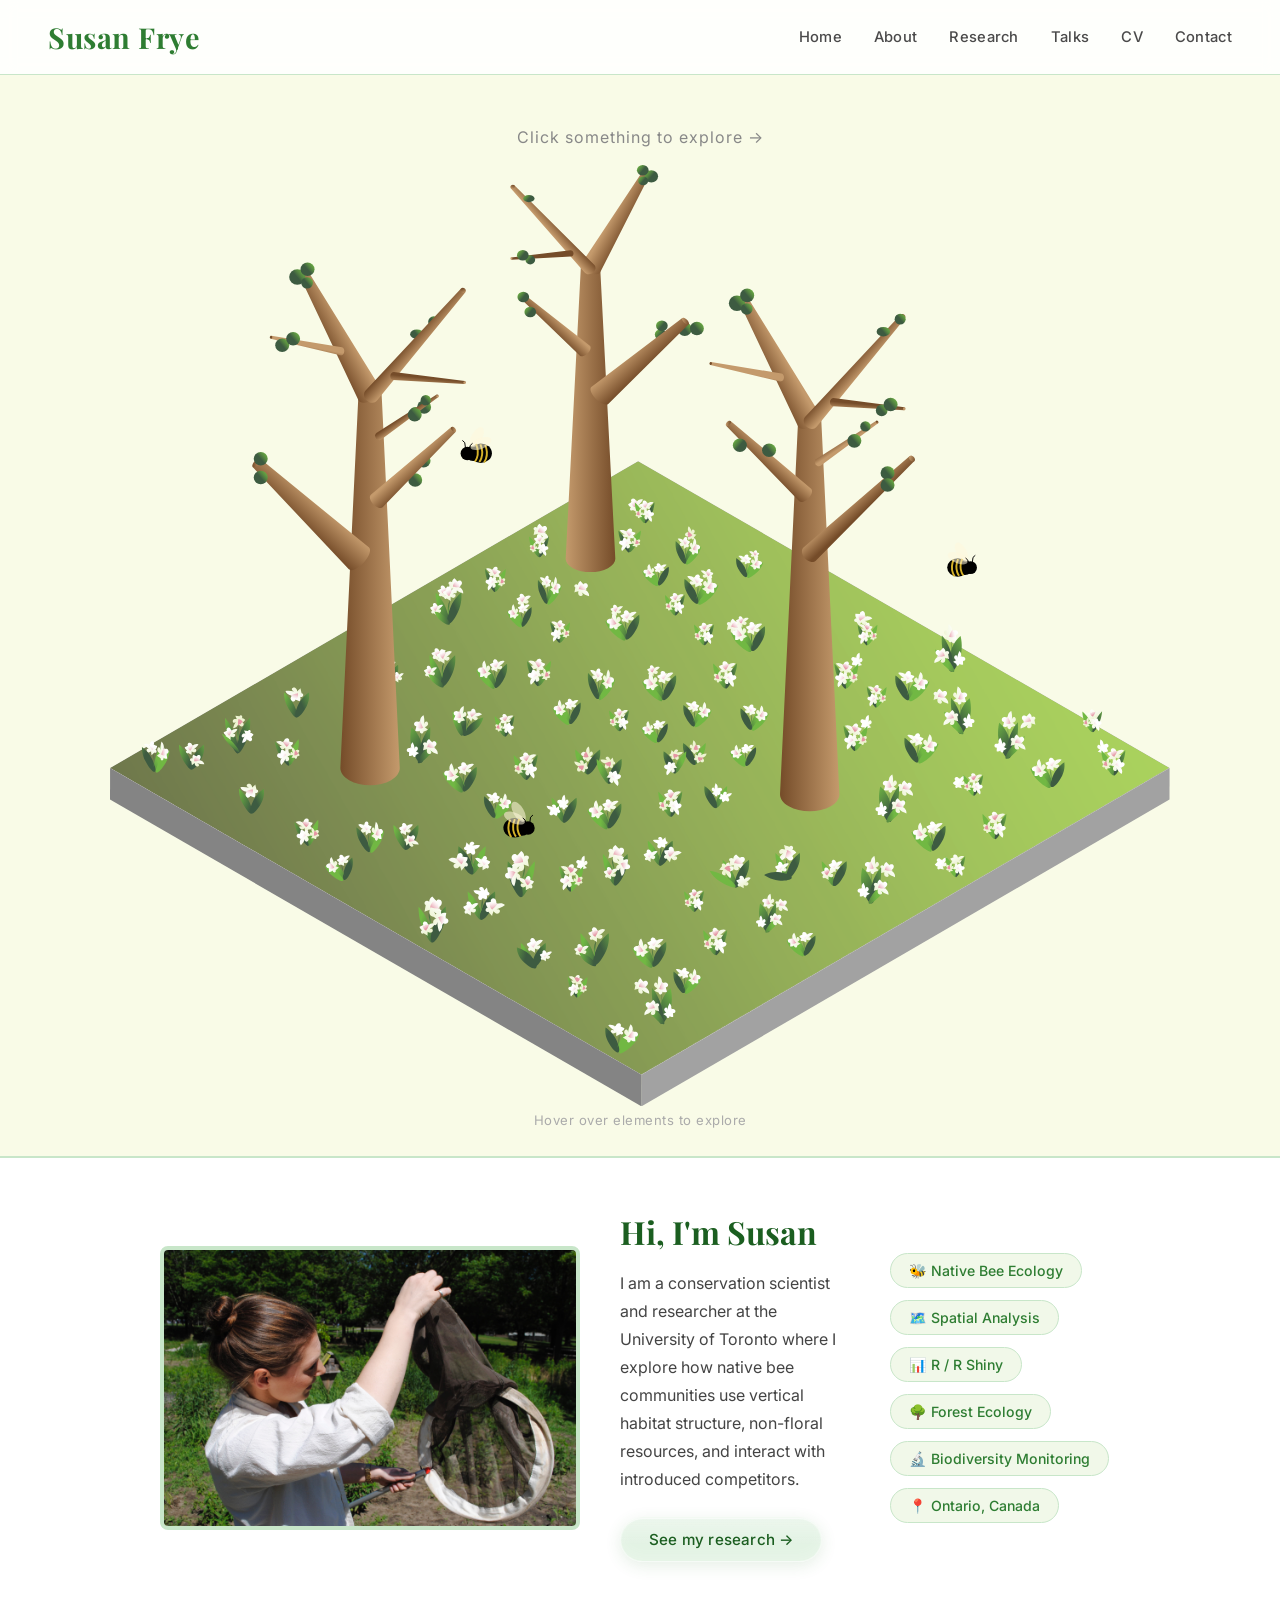
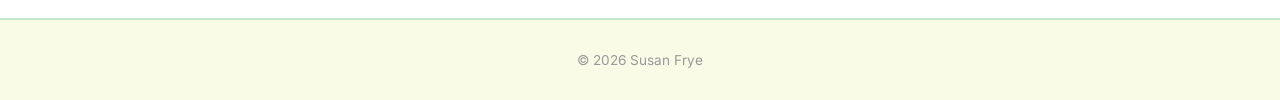
==== index.html @ 804d86cc "Add Talks page, photo credits, and About page gradient/photo polish - Add new Talks page with HPNC c" ====
<!DOCTYPE html>
<html lang="en">
<head>
  <meta charset="UTF-8" />
  <meta name="viewport" content="width=device-width, initial-scale=1.0"/>
  <title>Susan Frye — Conservation Scientist</title>
  <link href="https://fonts.googleapis.com/css2?family=Playfair+Display:ital,wght@0,400;0,700;1,400&family=Inter:wght@300;400;500&display=swap" rel="stylesheet"/>
  <link rel="stylesheet" href="style.css"/>
  <link rel="icon" type="image/svg+xml" href="bee.svg?v=2"/>
  <link rel="alternate icon" href="bee.svg?v=2"/>
</head>
<body>

  <!-- ── Header ── -->
  <header>
    <a href="index.html" class="header-name">Susan Frye</a>
    <nav>
      <a href="index.html" class="nav-link">Home</a>
      <a href="about.html" class="nav-link">About</a>
      <a href="research.html" class="nav-link">Research</a>
      <a href="talks.html" class="nav-link">Talks</a>
      <a href="cv.html" class="nav-link">CV</a>
      <a href="contact.html" class="nav-link">Contact</a>
    </nav>
  </header>

  <!-- ── Hero text ── -->
  <section class="hero-text">
    <p>Click something to explore →</p>
  </section>

  <!-- ── Interactive Illustration Scene ── -->
  <section id="scene">
    <div id="scene-container">
      <!-- Illustration loaded and wired up by script.js -->
    </div>

    <!-- Tooltip -->
    <div id="tooltip" class="tooltip hidden"></div>

    <div class="hint">Hover over elements to explore</div>
  </section>

  <!-- ── About strip ── -->
  <section class="about-strip">
    <div class="about-inner">
      <div class="about-photo">
        <img src="photo.jpg" alt="Susan Frye" onerror="this.style.display='none'"/>
      </div>
      <div class="about-text">
        <h2>Hi, I'm Susan</h2>
        <p>I am a conservation scientist and researcher at the University of Toronto where I explore how native bee communities use vertical habitat structure, non-floral resources, and interact with introduced competitors.</p>
        <a href="research.html" class="btn-green">See my research →</a>
      </div>
      <div class="about-tags">
        <span>🐝 Native Bee Ecology</span>
        <span>🗺️ Spatial Analysis</span>
        <span>📊 R / R Shiny</span>
        <span>🌳 Forest Ecology</span>
        <span>🔬 Biodiversity Monitoring</span>
        <span>📍 Ontario, Canada</span>
      </div>
    </div>
  </section>

  <footer>
    <p>© 2026 Susan Frye</p>
  </footer>

  <script src="script.js?v=2"></script>
</body>
</html>
---- style.css ----
/* ── Reset & Base ── */
*, *::before, *::after { box-sizing: border-box; margin: 0; padding: 0; }

body {
  font-family: 'Inter', sans-serif;
  background: #f9fbe7;
  color: #2e2e2e;
  min-height: 100vh;
}

/* ── Header ── */
header {
  display: flex;
  justify-content: space-between;
  align-items: center;
  padding: 18px 48px;
  background: rgba(255,255,255,0.85);
  backdrop-filter: blur(8px);
  position: sticky;
  top: 0;
  z-index: 100;
  border-bottom: 1px solid #c8e6c9;
}

.header-name {
  font-family: 'Playfair Display', serif;
  font-size: 1.8rem;
  font-weight: 700;
  color: #2e7d32;
  letter-spacing: 0.5px;
  text-decoration: none;
}
.header-name:hover { color: #1b5e20; }

nav { display: flex; gap: 32px; }

.nav-link {
  font-size: 0.92rem;
  font-weight: 500;
  color: #4a4a4a;
  text-decoration: none;
  letter-spacing: 0.3px;
  transition: color 0.2s;
}
.nav-link:hover { color: #2e7d32; }

/* ── Hero Text ── */
.hero-text {
  text-align: center;
  padding: 52px 20px 8px;
}

.hero-text h1 {
  font-family: 'Playfair Display', serif;
  font-size: clamp(2rem, 4vw, 3.2rem);
  color: #1b5e20;
  line-height: 1.2;
  margin-bottom: 10px;
}

.hero-text .italic { font-style: italic; color: #388e3c; }

.hero-text p {
  font-size: 1rem;
  color: #888;
  letter-spacing: 1px;
}

/* ── Illustration Scene ── */
#scene {
  position: relative;
  max-width: 1100px;
  margin: 0 auto;
  padding: 10px 20px 0;
}

#scene-container {
  width: 100%;
  position: relative;
}

#scene-container svg {
  width: 100%;
  height: auto;
  display: block;
}

/* Clickable layer groups */
.clickable {
  cursor: pointer;
  transition: filter 0.2s ease, transform 0.2s ease;
  transform-box: fill-box;
  transform-origin: center bottom;
}

.clickable:hover {
  filter: brightness(1.12) drop-shadow(0 6px 14px rgba(0,0,0,0.22));
  transform: translateY(-4px) scale(1.04);
}

/* Tooltip */
.tooltip {
  position: absolute;
  background: #1b5e20;
  color: white;
  padding: 8px 16px;
  border-radius: 8px;
  font-size: 0.88rem;
  font-weight: 500;
  pointer-events: none;
  white-space: nowrap;
  box-shadow: 0 4px 12px rgba(0,0,0,0.2);
  transition: opacity 0.15s;
  z-index: 10;
}
.tooltip.hidden { opacity: 0; }

/* Slow bee flying/hover animation */
@keyframes bee-float {
  0%   { transform: translate(0, 0) rotate(0deg); }
  25%  { transform: translate(1.5px, -3px) rotate(1deg); }
  50%  { transform: translate(-1px, -1px) rotate(-1deg); }
  75%  { transform: translate(-2px, -4px) rotate(0.5deg); }
  100% { transform: translate(0, 0) rotate(0deg); }
}

#bee-left, #bee-center, #bee-right {
  transform-box: fill-box;
  transform-origin: center;
  animation: bee-float 6s ease-in-out infinite;
}

#bee-left   { animation-duration: 7s; animation-delay: 0s; }
#bee-center { animation-duration: 6s; animation-delay: -2s; }
#bee-right  { animation-duration: 6.5s; animation-delay: -4s; }

.hint {
  text-align: center;
  font-size: 0.82rem;
  color: #aaa;
  margin-top: 6px;
  padding-bottom: 8px;
  letter-spacing: 0.5px;
}

/* ── About Strip ── */
.about-strip {
  background: #fff;
  border-top: 2px solid #c8e6c9;
  border-bottom: 2px solid #c8e6c9;
  margin-top: 20px;
  padding: 52px 20px;
}

.about-inner {
  max-width: 960px;
  margin: 0 auto;
  display: grid;
  grid-template-columns: 420px 1fr 1fr;
  gap: 40px;
  align-items: center;
}

.about-photo img {
  width: 100%;
  max-width: 420px;
  height: auto;
  object-fit: contain;
  border-radius: 8px;
  border: 4px solid #c8e6c9;
  display: block;
}

.about-text h2 {
  font-family: 'Playfair Display', serif;
  font-size: 2rem;
  color: #1b5e20;
  margin-bottom: 16px;
}

.about-text p {
  font-size: 1rem;
  line-height: 1.75;
  color: #444;
  margin-bottom: 24px;
}

/* Liquid-glass button: a translucent, frosted pill that lets the
   background show through, with a soft inner glow rather than a
   solid fill. Backdrop-filter gives the frosted-glass blur of
   whatever sits behind the button. */
.btn-green {
  position: relative;
  display: inline-block;
  overflow: hidden;
  background:
    linear-gradient(180deg, rgba(255,255,255,0.35), rgba(255,255,255,0.05) 60%),
    rgba(76,175,80,0.16);
  color: #1b5e20;
  padding: 12px 28px;
  border-radius: 999px;
  border: 1px solid rgba(255,255,255,0.55);
  text-decoration: none;
  font-weight: 500;
  font-size: 0.95rem;
  letter-spacing: 0.2px;
  backdrop-filter: blur(14px) saturate(180%);
  -webkit-backdrop-filter: blur(14px) saturate(180%);
  box-shadow:
    inset 0 1px 1px rgba(255,255,255,0.7),
    inset 0 -6px 10px rgba(255,255,255,0.15),
    0 4px 16px rgba(46,125,50,0.12);
  transition: transform 0.2s ease, box-shadow 0.2s ease, background 0.3s ease;
}

.btn-green:hover {
  background:
    linear-gradient(180deg, rgba(255,255,255,0.45), rgba(255,255,255,0.08) 60%),
    rgba(76,175,80,0.24);
  transform: translateY(-2px);
  box-shadow:
    inset 0 1px 1px rgba(255,255,255,0.8),
    inset 0 -6px 10px rgba(255,255,255,0.2),
    0 8px 22px rgba(46,125,50,0.18);
}

.btn-green:active { transform: translateY(0); }

.about-tags {
  display: flex;
  flex-wrap: wrap;
  gap: 12px;
}

.about-tags span {
  background: #f1f8e9;
  border: 1px solid #c8e6c9;
  color: #2e7d32;
  border-radius: 24px;
  padding: 8px 18px;
  font-size: 0.88rem;
  font-weight: 500;
}

/* ── Data Explorer ── */
.explorer-section {
  max-width: 960px;
  margin: 0 auto;
  padding: 60px 20px;
  text-align: center;
}

.explorer-title {
  font-family: 'Playfair Display', serif;
  font-size: 2.4rem;
  color: #1b5e20;
  margin-bottom: 8px;
}

.explorer-subtitle {
  color: #888;
  font-size: 1rem;
  margin-bottom: 40px;
}

.explorer-cards {
  display: grid;
  grid-template-columns: 1fr 1fr;
  gap: 32px;
}

.explorer-card {
  display: flex;
  flex-direction: column;
  align-items: stretch;
  text-align: left;
  background: #fff;
  border: 1px solid #c8e6c9;
  border-radius: 10px;
  overflow: hidden;
  text-decoration: none;
  color: inherit;
  transition: transform 0.2s ease, box-shadow 0.2s ease;
}

.explorer-card:hover {
  transform: translateY(-4px);
  box-shadow: 0 10px 24px rgba(0,0,0,0.1);
}

.explorer-card-photo {
  width: 100%;
  aspect-ratio: 16 / 9;
  overflow: hidden;
  background: #f1f8e9;
}

.explorer-card-photo img {
  width: 100%;
  height: 100%;
  object-fit: cover;
  display: block;
  transition: transform 0.4s ease;
}

.explorer-card:hover .explorer-card-photo img {
  transform: scale(1.05);
}

.explorer-card-body {
  display: flex;
  flex-direction: column;
  align-items: flex-start;
  padding: 28px;
  flex-grow: 1;
}

.explorer-card h3 {
  font-family: 'Playfair Display', serif;
  font-size: 1.3rem;
  color: #1b5e20;
  margin-bottom: 12px;
}

.explorer-card p {
  font-size: 0.95rem;
  line-height: 1.6;
  color: #444;
  margin-bottom: 20px;
  flex-grow: 1;
}

@media (max-width: 700px) {
  .explorer-cards { grid-template-columns: 1fr; }
}

/* ── Workshops & Talks ── */
.talk-cards {
  display: grid;
  grid-template-columns: repeat(auto-fit, minmax(280px, 1fr));
  gap: 32px;
}

.talk-card {
  display: flex;
  flex-direction: column;
  text-align: left;
  background: #fff;
  border: 1px solid #c8e6c9;
  border-radius: 10px;
  overflow: hidden;
  text-decoration: none;
  color: inherit;
  transition: transform 0.2s ease, box-shadow 0.2s ease;
}

.talk-card:hover {
  transform: translateY(-4px);
  box-shadow: 0 10px 24px rgba(0,0,0,0.1);
}

.talk-card-photo {
  position: relative;
  width: 100%;
  aspect-ratio: 16 / 10;
  overflow: hidden;
  background: #f1f8e9;
}

.photo-credit {
  position: absolute;
  bottom: 8px;
  right: 10px;
  font-size: 0.72rem;
  color: #fff;
  background: rgba(0,0,0,0.45);
  padding: 2px 8px;
  border-radius: 999px;
  letter-spacing: 0.2px;
}

.talk-card-photo img {
  width: 100%;
  height: 100%;
  object-fit: cover;
  display: block;
}

.talk-card-body {
  padding: 24px;
  display: flex;
  flex-direction: column;
  flex-grow: 1;
}

.talk-card-tag {
  font-size: 0.78rem;
  font-weight: 500;
  color: #2e7d32;
  text-transform: uppercase;
  letter-spacing: 0.6px;
  margin-bottom: 8px;
}

.talk-card-body h3 {
  font-family: 'Playfair Display', serif;
  font-size: 1.2rem;
  color: #1b5e20;
  margin-bottom: 12px;
  line-height: 1.35;
}

.talk-card-body p {
  font-size: 0.92rem;
  line-height: 1.6;
  color: #444;
  margin-bottom: 20px;
  flex-grow: 1;
}

.talk-card-body .btn-green,
.talk-card-body .btn-outline {
  align-self: flex-start;
}

.talk-card-links {
  display: flex;
  flex-wrap: wrap;
  gap: 12px;
}

/* Outline variant of the glass button, for secondary actions */
.btn-outline {
  display: inline-block;
  background: rgba(255,255,255,0.4);
  color: #2e7d32;
  padding: 12px 28px;
  border-radius: 999px;
  border: 1px solid #c8e6c9;
  text-decoration: none;
  font-weight: 500;
  font-size: 0.95rem;
  letter-spacing: 0.2px;
  backdrop-filter: blur(14px) saturate(180%);
  -webkit-backdrop-filter: blur(14px) saturate(180%);
  transition: background 0.2s ease, transform 0.2s ease;
}

.btn-outline:hover {
  background: #f1f8e9;
  transform: translateY(-2px);
}

/* ── Contact ── */
.contact-section {
  max-width: 600px;
  margin: 0 auto;
  padding: 60px 20px;
  text-align: center;
}

.contact-photo {
  position: relative;
  width: 100%;
  aspect-ratio: 16 / 9;
  border-radius: 12px;
  overflow: hidden;
  margin-bottom: 28px;
  box-shadow: 0 8px 24px rgba(0,0,0,0.08);
}

.contact-photo img {
  width: 100%;
  height: 100%;
  object-fit: cover;
  display: block;
}

.contact-title {
  font-family: 'Playfair Display', serif;
  font-size: 2.4rem;
  color: #1b5e20;
  margin-bottom: 8px;
}

.contact-subtitle {
  color: #888;
  font-size: 1rem;
  margin-bottom: 36px;
}

.contact-form {
  display: flex;
  flex-direction: column;
  gap: 6px;
  text-align: left;
}

.contact-form label {
  font-size: 0.88rem;
  font-weight: 500;
  color: #4a4a4a;
  margin-top: 12px;
}

.contact-form input,
.contact-form textarea {
  font-family: inherit;
  font-size: 0.95rem;
  padding: 10px 14px;
  border: 1px solid #c8e6c9;
  border-radius: 6px;
  background: #fff;
  color: #2e2e2e;
  resize: vertical;
}

.contact-form input:focus,
.contact-form textarea:focus {
  outline: none;
  border-color: #2e7d32;
  box-shadow: 0 0 0 3px rgba(46,125,50,0.12);
}

.contact-form button {
  margin-top: 20px;
  align-self: flex-start;
  cursor: pointer;
}

.contact-alt {
  margin-top: 32px;
  font-size: 0.9rem;
  color: #888;
}

/* ── About Page ── */
.about-page-section {
  position: relative;
  max-width: 960px;
  margin: 0 auto;
  padding: 52px 20px 60px;
  overflow: hidden;
}

/* Subtle drifting gradient blobs behind the About content.
   Soft, slow, and low-contrast so it reads as ambience rather
   than a focal element. */
.about-page-section::before,
.about-page-section::after {
  content: "";
  position: absolute;
  z-index: -1;
  border-radius: 50%;
  filter: blur(70px);
  opacity: 0.65;
  pointer-events: none;
}

.about-page-section::before {
  width: 520px;
  height: 520px;
  top: -180px;
  left: -160px;
  background: radial-gradient(circle, #c8e6c9 0%, rgba(200,230,201,0) 70%);
  animation: about-blob-a 14s ease-in-out infinite;
}

.about-page-section::after {
  width: 460px;
  height: 460px;
  bottom: -160px;
  right: -140px;
  background: radial-gradient(circle, #fff9c4 0%, rgba(255,249,196,0) 70%);
  animation: about-blob-b 18s ease-in-out infinite;
}

@keyframes about-blob-a {
  0%, 100%  { transform: translate(0, 0) scale(1); }
  33%       { transform: translate(120px, 90px) scale(1.25); }
  66%       { transform: translate(60px, -40px) scale(0.9); }
}

@keyframes about-blob-b {
  0%, 100%  { transform: translate(0, 0) scale(1); }
  33%       { transform: translate(-110px, -70px) scale(1.2); }
  66%       { transform: translate(-50px, 50px) scale(0.92); }
}

@media (prefers-reduced-motion: reduce) {
  .about-page-section::before,
  .about-page-section::after {
    animation: none;
  }
}

.about-page-grid {
  display: grid;
  grid-template-columns: 280px 1fr;
  gap: 48px;
  align-items: center;
  margin-bottom: 48px;
}

.about-page-photo img {
  width: 100%;
  border-radius: 8px;
  border: 4px solid #c8e6c9;
  display: block;
  object-fit: cover;
}

.about-page-intro h1 {
  font-family: 'Playfair Display', serif;
  font-size: clamp(2.4rem, 5vw, 3.4rem);
  color: #1b5e20;
  margin-bottom: 4px;
}

.about-page-role {
  font-size: 1.05rem;
  color: #2e7d32;
  font-weight: 500;
  letter-spacing: 0.5px;
  margin-bottom: 20px;
}

.about-bullets {
  list-style: none;
  display: flex;
  flex-direction: column;
  gap: 10px;
}

.about-bullets li {
  font-size: 0.98rem;
  color: #444;
  padding-left: 26px;
  position: relative;
}

.about-bullets li::before {
  content: "🐝";
  position: absolute;
  left: 0;
  font-size: 0.9rem;
}

.about-page-body {
  border-top: 2px solid #c8e6c9;
  padding-top: 36px;
}

.about-page-body p {
  font-size: 1.05rem;
  line-height: 1.8;
  color: #444;
  margin-bottom: 22px;
  max-width: 700px;
}

@media (max-width: 700px) {
  .about-page-grid { grid-template-columns: 1fr; gap: 24px; text-align: center; }
  .about-page-photo img { max-width: 280px; margin: 0 auto; }
  .about-bullets { align-items: center; }
  .about-bullets li { text-align: left; }
}

/* ── Footer ── */
footer {
  text-align: center;
  padding: 32px 20px;
  font-size: 0.85rem;
  color: #999;
}

footer a { color: #2e7d32; text-decoration: none; }
footer a:hover { text-decoration: underline; }

/* ── Responsive ── */
@media (max-width: 700px) {
  header { padding: 14px 20px; }
  nav { gap: 16px; }
  .about-inner { grid-template-columns: 1fr; gap: 28px; }
}
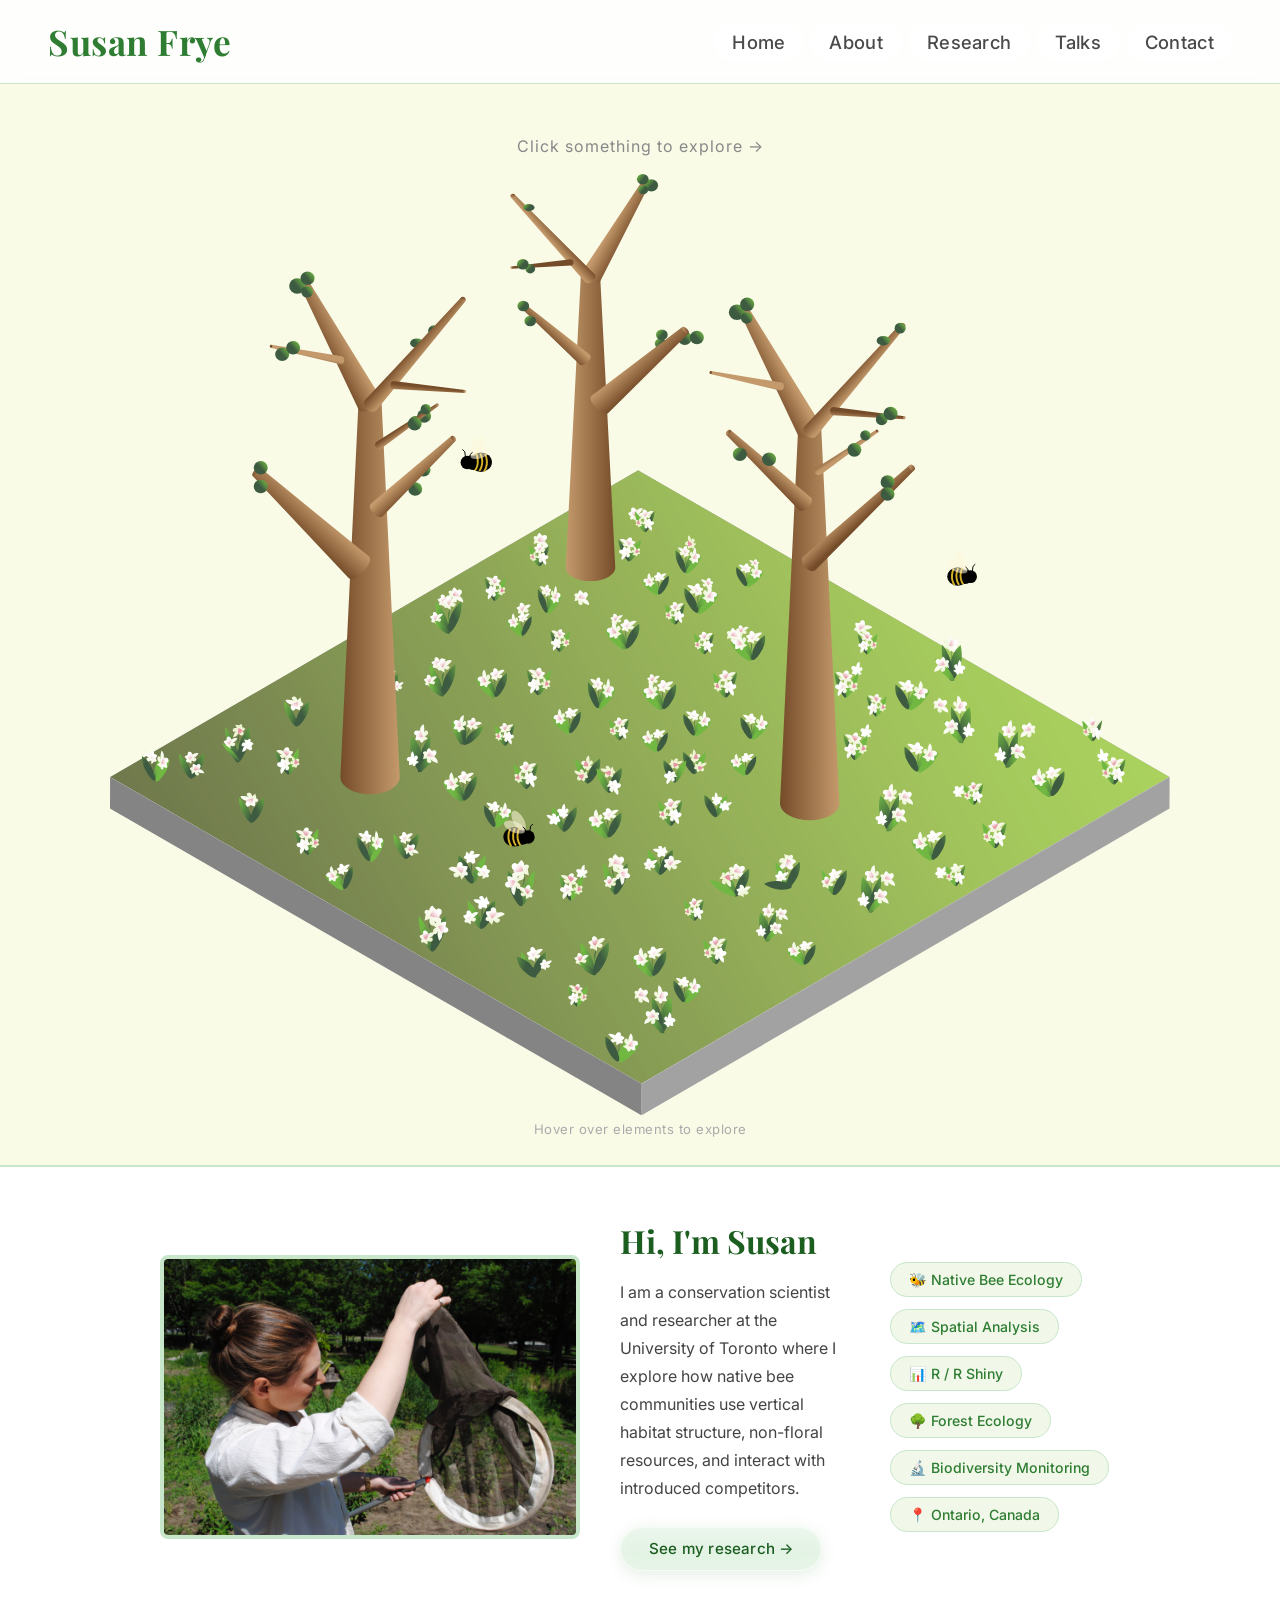
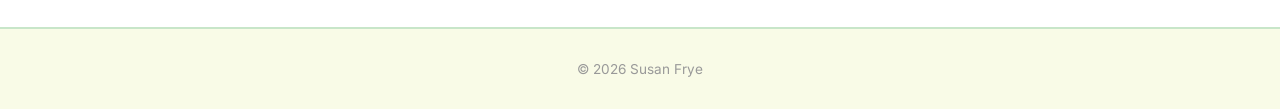
==== commit cd40927a: "Add Research page, remove CV, and refresh nav styling - Add new Research page with thesis chapter ov" ====
--- a/index.html
+++ b/index.html
@@ -19,7 +19,6 @@
       <a href="about.html" class="nav-link">About</a>
       <a href="research.html" class="nav-link">Research</a>
       <a href="talks.html" class="nav-link">Talks</a>
-      <a href="cv.html" class="nav-link">CV</a>
       <a href="contact.html" class="nav-link">Contact</a>
     </nav>
   </header>
@@ -68,5 +67,6 @@
   </footer>
 
   <script src="script.js?v=2"></script>
+  <script src="ripple.js"></script>
 </body>
 </html>
--- a/style.css
+++ b/style.css
@@ -24,25 +24,42 @@
 
 .header-name {
   font-family: 'Playfair Display', serif;
-  font-size: 1.8rem;
+  font-size: 2.2rem;
   font-weight: 700;
   color: #2e7d32;
   letter-spacing: 0.5px;
   text-decoration: none;
+  transition: color 0.2s ease;
 }
 .header-name:hover { color: #1b5e20; }
 
-nav { display: flex; gap: 32px; }
+nav { display: flex; gap: 8px; align-items: center; }
 
 .nav-link {
-  font-size: 0.92rem;
+  font-size: 1.15rem;
   font-weight: 500;
   color: #4a4a4a;
   text-decoration: none;
   letter-spacing: 0.3px;
-  transition: color 0.2s;
-}
-.nav-link:hover { color: #2e7d32; }
+  padding: 8px 18px;
+  border-radius: 999px;
+  -webkit-backdrop-filter: blur(0px);
+  backdrop-filter: blur(0px);
+  box-shadow: 0 0 0 rgba(0,0,0,0);
+  transition: color 0.2s ease, background 0.25s ease, transform 0.2s ease,
+              backdrop-filter 0.3s ease, box-shadow 0.3s ease;
+}
+
+.nav-link:hover {
+  color: #1b5e20;
+  transform: translateY(-1px);
+  -webkit-backdrop-filter: blur(6px) saturate(180%);
+  backdrop-filter: blur(6px) saturate(180%);
+  box-shadow: 0 4px 14px rgba(0,0,0,0.08);
+}
+
+/* Consistent pastel hover highlight across all nav items */
+.nav-link:hover { background: #c8e6c9; } /* soft green */
 
 /* ── Hero Text ── */
 .hero-text {
@@ -263,6 +280,17 @@
   margin-bottom: 40px;
 }
 
+/* ── Research banner: simple, understated header ── */
+.research-banner {
+  padding-bottom: 20px;
+  margin-bottom: 40px;
+  border-bottom: 3px solid #ffd54f;
+}
+
+.research-banner .explorer-title {
+  margin-bottom: 0;
+}
+
 .explorer-cards {
   display: grid;
   grid-template-columns: 1fr 1fr;
@@ -408,6 +436,15 @@
   color: #1b5e20;
   margin-bottom: 12px;
   line-height: 1.35;
+}
+
+.talk-card-subtitle {
+  font-size: 0.85rem;
+  font-style: italic;
+  color: #7a8c7a;
+  margin-bottom: 12px !important;
+  line-height: 1.4;
+  flex-grow: 1;
 }
 
 .talk-card-body p {
@@ -604,10 +641,12 @@
 
 .about-page-photo img {
   width: 100%;
-  border-radius: 8px;
+  aspect-ratio: 1 / 1;
+  border-radius: 50%;
   border: 4px solid #c8e6c9;
   display: block;
   object-fit: cover;
+  object-position: center 38%;
 }
 
 .about-page-intro h1 {
@@ -680,6 +719,32 @@
 /* ── Responsive ── */
 @media (max-width: 700px) {
   header { padding: 14px 20px; }
-  nav { gap: 16px; }
+  nav { gap: 4px; }
+  .nav-link { font-size: 0.92rem; padding: 5px 10px; }
+  .header-name { font-size: 1.7rem; }
   .about-inner { grid-template-columns: 1fr; gap: 28px; }
 }
+
+/* ── Click ripple ── */
+.click-ripple {
+  position: fixed;
+  width: 14px;
+  height: 14px;
+  border-radius: 50%;
+  transform: translate(-50%, -50%) scale(0);
+  pointer-events: none;
+  z-index: 9999;
+  opacity: 0.55;
+  animation: click-ripple-anim 0.6s ease-out forwards;
+}
+
+@keyframes click-ripple-anim {
+  to {
+    transform: translate(-50%, -50%) scale(14);
+    opacity: 0;
+  }
+}
+
+@media (prefers-reduced-motion: reduce) {
+  .click-ripple { display: none; }
+}
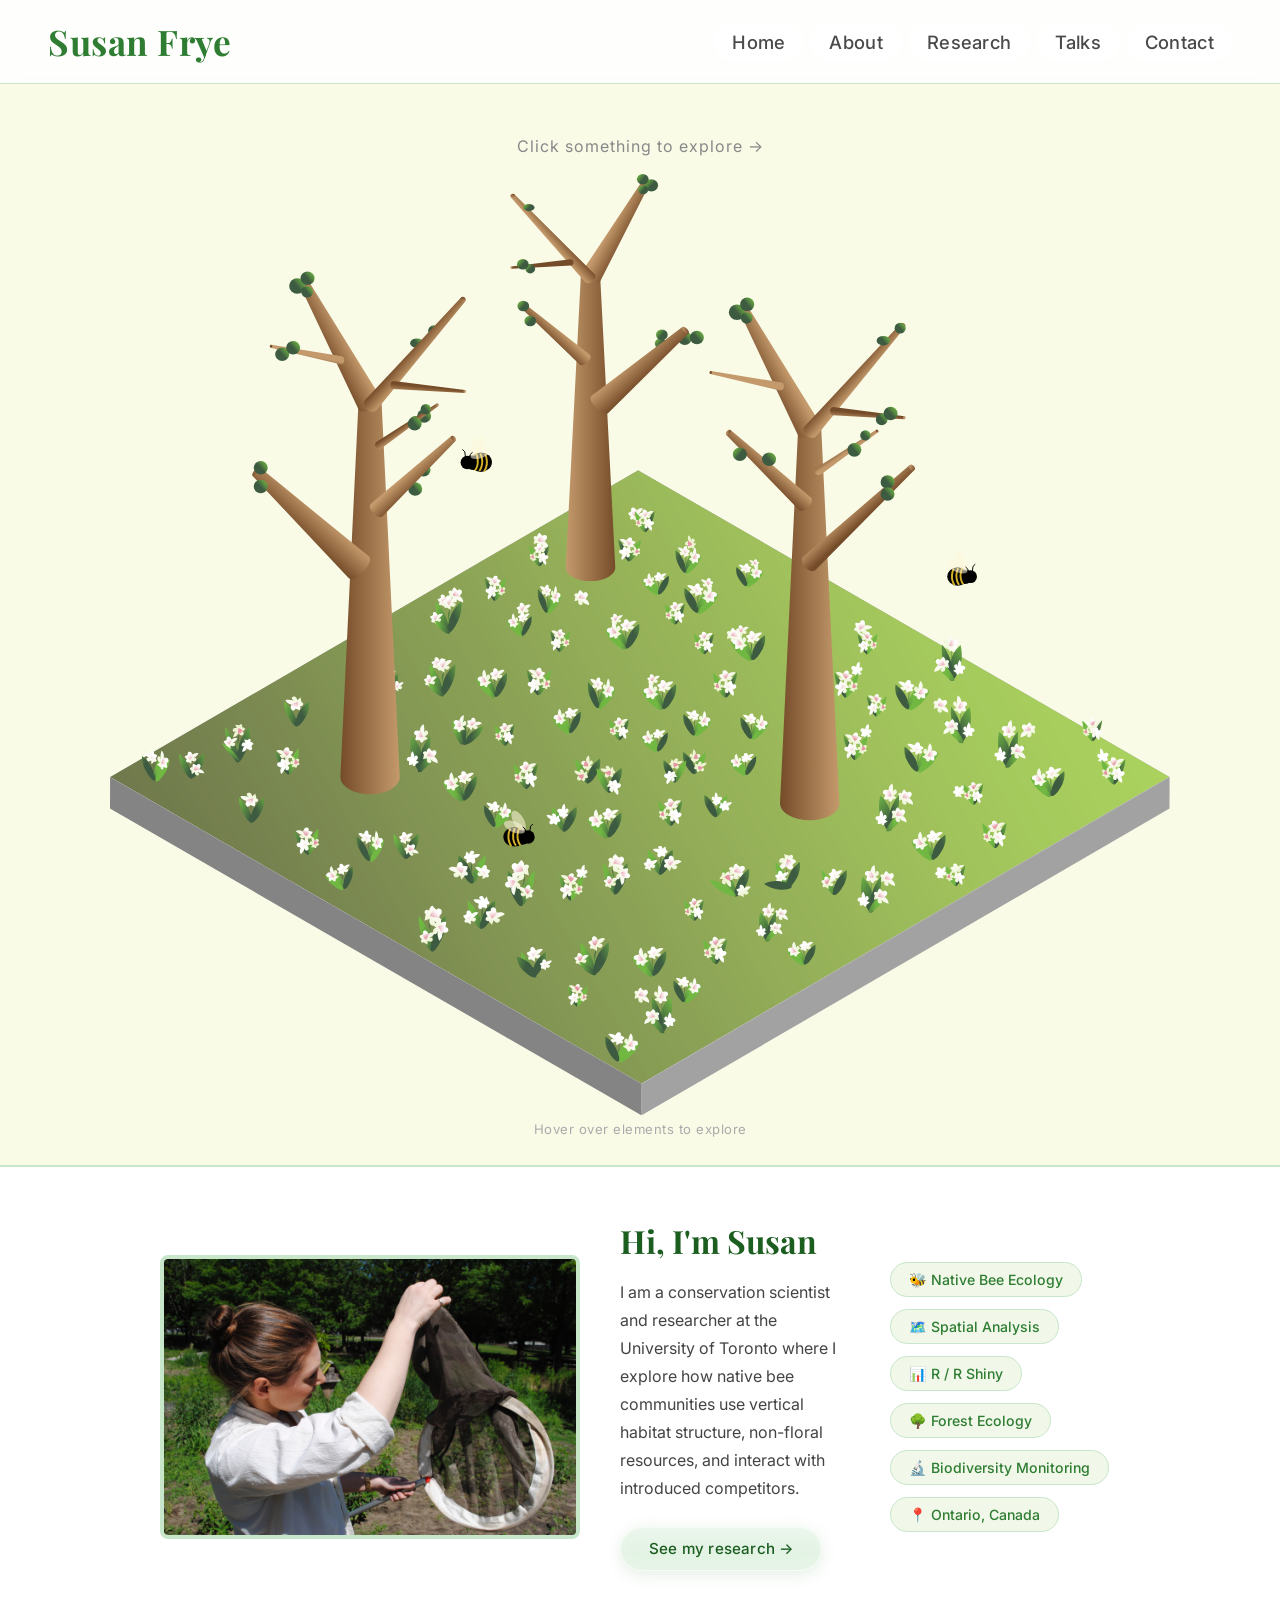
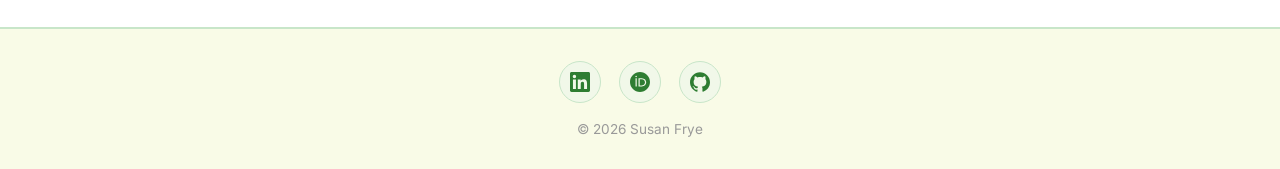
==== commit 82605a05: "Add social/academic icon links to footer site-wide Add a footer icon row (LinkedIn, ORCID, GitHub) t" ====
--- a/index.html
+++ b/index.html
@@ -63,6 +63,17 @@
   </section>
 
   <footer>
+    <nav class="social-links" aria-label="Social and academic profiles">
+      <a href="https://www.linkedin.com/in/susanmfrye/" target="_blank" rel="noopener" aria-label="LinkedIn">
+        <svg viewBox="0 0 24 24" aria-hidden="true" focusable="false"><path d="M20.447 20.452h-3.554v-5.569c0-1.328-.027-3.037-1.852-3.037-1.853 0-2.136 1.445-2.136 2.939v5.667H9.351V9h3.414v1.561h.046c.477-.9 1.637-1.85 3.37-1.85 3.601 0 4.267 2.37 4.267 5.455v6.286zM5.337 7.433a2.062 2.062 0 01-2.063-2.065 2.064 2.064 0 112.063 2.065zm1.782 13.019H3.555V9h3.564v11.452zM22.225 0H1.771C.792 0 0 .774 0 1.729v20.542C0 23.227.792 24 1.771 24h20.451C23.2 24 24 23.227 24 22.271V1.729C24 .774 23.2 0 22.222 0h.003z"/></svg>
+      </a>
+      <a href="https://orcid.org/0000-0001-6881-6821" target="_blank" rel="noopener" aria-label="ORCID">
+        <svg viewBox="0 0 24 24" aria-hidden="true" focusable="false"><path d="M12 0C5.372 0 0 5.372 0 12s5.372 12 12 12 12-5.372 12-12S18.628 0 12 0zM7.369 4.378c.525 0 .947.431.947.947 0 .525-.422.947-.947.947a.95.95 0 0 1-.947-.947c0-.516.422-.947.947-.947zm-.722 3.038h1.444v10.041H6.647V7.416zm3.562 0h3.9c3.712 0 5.344 2.653 5.344 5.025 0 2.578-2.016 5.025-5.325 5.025h-3.919V7.416zm1.444 1.303v7.444h2.297c3.272 0 4.022-2.484 4.022-3.722 0-2.016-1.284-3.722-4.097-3.722h-2.222z"/></svg>
+      </a>
+      <a href="https://github.com/susanfrye" target="_blank" rel="noopener" aria-label="GitHub">
+        <svg viewBox="0 0 24 24" aria-hidden="true" focusable="false"><path d="M12 .297c-6.63 0-12 5.373-12 12 0 5.303 3.438 9.8 8.205 11.385.6.113.82-.258.82-.577 0-.285-.01-1.04-.015-2.04-3.338.724-4.042-1.61-4.042-1.61C4.422 18.07 3.633 17.7 3.633 17.7c-1.087-.744.084-.729.084-.729 1.205.084 1.838 1.236 1.838 1.236 1.07 1.835 2.809 1.305 3.495.998.108-.776.417-1.305.76-1.605-2.665-.3-5.466-1.332-5.466-5.93 0-1.31.465-2.38 1.235-3.22-.135-.303-.54-1.523.105-3.176 0 0 1.005-.322 3.3 1.23.96-.267 1.98-.399 3-.405 1.02.006 2.04.138 3 .405 2.28-1.552 3.285-1.23 3.285-1.23.645 1.653.24 2.873.12 3.176.765.84 1.23 1.91 1.23 3.22 0 4.61-2.805 5.625-5.475 5.92.42.36.81 1.096.81 2.22 0 1.606-.015 2.896-.015 3.286 0 .315.21.69.825.57C20.565 22.092 24 17.592 24 12.297c0-6.627-5.373-12-12-12"/></svg>
+      </a>
+    </nav>
     <p>© 2026 Susan Frye</p>
   </footer>
 
--- a/style.css
+++ b/style.css
@@ -284,7 +284,7 @@
 .research-banner {
   padding-bottom: 20px;
   margin-bottom: 40px;
-  border-bottom: 3px solid #ffd54f;
+  border-bottom: 1px solid #fff3c4;
 }
 
 .research-banner .explorer-title {
@@ -716,6 +716,47 @@
 footer a { color: #2e7d32; text-decoration: none; }
 footer a:hover { text-decoration: underline; }
 
+/* ── Social / academic links ── */
+.social-links {
+  display: flex;
+  justify-content: center;
+  gap: 18px;
+  margin-bottom: 18px;
+}
+
+.social-links a {
+  display: inline-flex;
+  align-items: center;
+  justify-content: center;
+  width: 42px;
+  height: 42px;
+  border-radius: 50%;
+  color: #2e7d32;
+  background: #f1f8e9;
+  border: 1px solid #c8e6c9;
+  transition: transform 0.2s ease, background 0.2s ease,
+              color 0.2s ease, box-shadow 0.2s ease;
+}
+
+.social-links a:hover {
+  transform: translateY(-2px);
+  background: #c8e6c9;
+  color: #1b5e20;
+  text-decoration: none;
+  box-shadow: 0 4px 12px rgba(46,125,50,0.18);
+}
+
+.social-links a:focus-visible {
+  outline: 2px solid #2e7d32;
+  outline-offset: 2px;
+}
+
+.social-links svg {
+  width: 20px;
+  height: 20px;
+  fill: currentColor;
+}
+
 /* ── Responsive ── */
 @media (max-width: 700px) {
   header { padding: 14px 20px; }
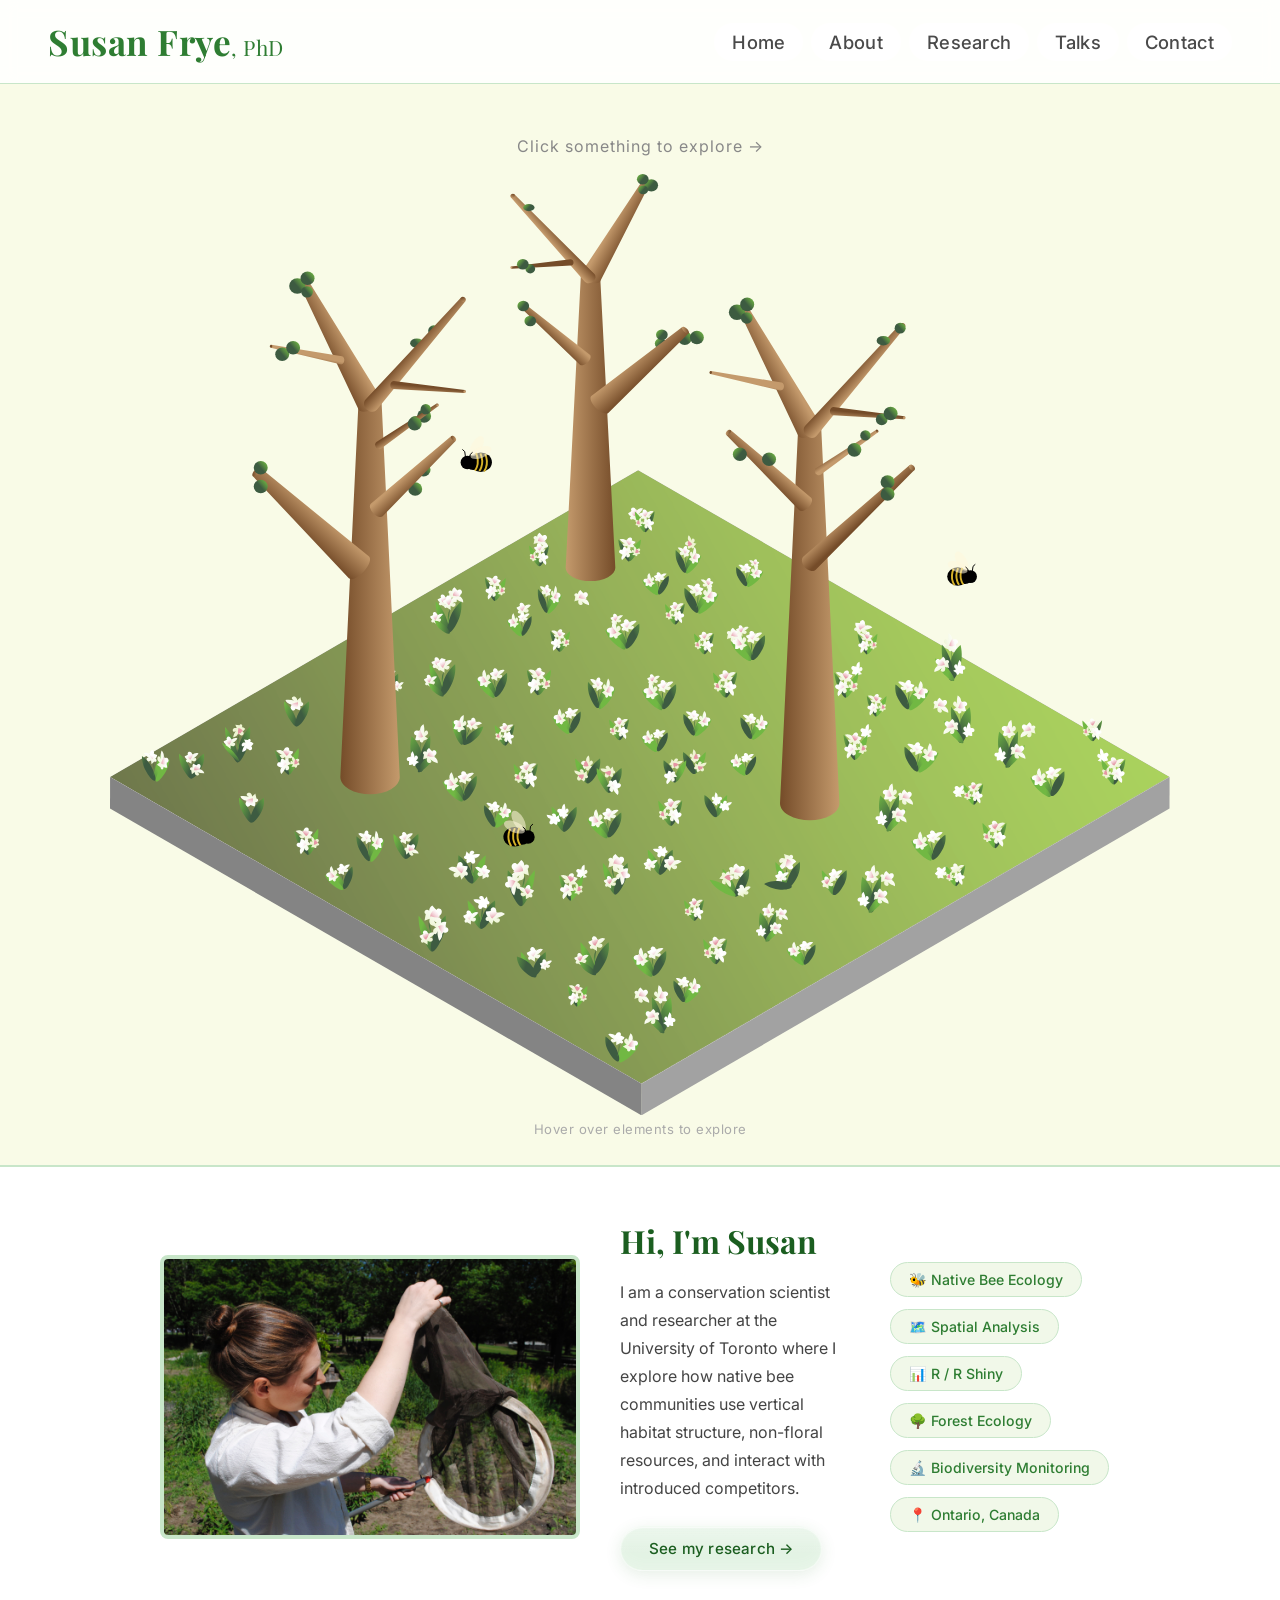
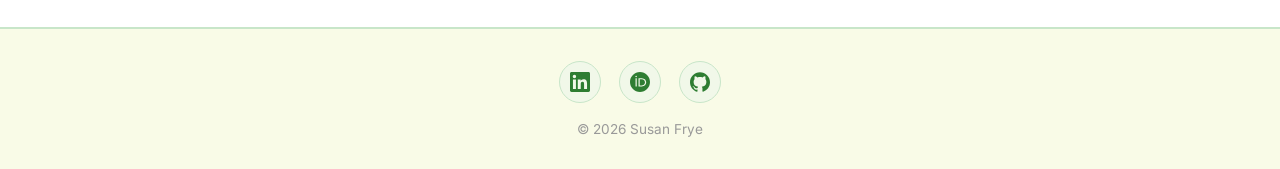
==== commit 452cfc0d: "Add PhD to name in header on all pages; About: degree line, update 'candidate' description Co-Author" ====
--- a/index.html
+++ b/index.html
@@ -3,17 +3,21 @@
 <head>
   <meta charset="UTF-8" />
   <meta name="viewport" content="width=device-width, initial-scale=1.0"/>
-  <title>Susan Frye — Conservation Scientist</title>
+  <title>Susan Frye, PhD — Conservation Scientist & Pollinator Ecologist | Ontario</title>
+  <meta name="description" content="Dr. Susan Frye is a conservation scientist and PhD ecologist specializing in native bees, species at risk, and biodiversity monitoring in Ontario and Canada." />
   <link href="https://fonts.googleapis.com/css2?family=Playfair+Display:ital,wght@0,400;0,700;1,400&family=Inter:wght@300;400;500&display=swap" rel="stylesheet"/>
   <link rel="stylesheet" href="style.css"/>
   <link rel="icon" type="image/svg+xml" href="bee.svg?v=2"/>
   <link rel="alternate icon" href="bee.svg?v=2"/>
+  <!-- GA4: replace G-L9WN2S92QM with your real ID from analytics.google.com -->
+  <script async src="https://www.googletagmanager.com/gtag/js?id=G-L9WN2S92QM"></script>
+  <script>window.dataLayer=window.dataLayer||[];function gtag(){dataLayer.push(arguments);}gtag('js',new Date());gtag('config','G-L9WN2S92QM');</script>
 </head>
 <body>
 
   <!-- ── Header ── -->
   <header>
-    <a href="index.html" class="header-name">Susan Frye</a>
+    <a href="index.html" class="header-name">Susan Frye<span style="font-size:0.6em; font-weight:400; white-space:nowrap;">, PhD</span></a>
     <nav>
       <a href="index.html" class="nav-link">Home</a>
       <a href="about.html" class="nav-link">About</a>
--- a/style.css
+++ b/style.css
@@ -571,6 +571,25 @@
   color: #888;
 }
 
+.contact-email {
+  margin-top: 12px;
+  font-family: 'Playfair Display', serif;
+  font-size: 1.4rem;
+}
+
+.contact-email a {
+  color: #2e7d32;
+  text-decoration: none;
+  border-bottom: 2px solid #c8e6c9;
+  padding-bottom: 3px;
+  transition: color 0.2s ease, border-color 0.2s ease;
+}
+
+.contact-email a:hover {
+  color: #1b5e20;
+  border-color: #1b5e20;
+}
+
 /* ── About Page ── */
 .about-page-section {
   position: relative;
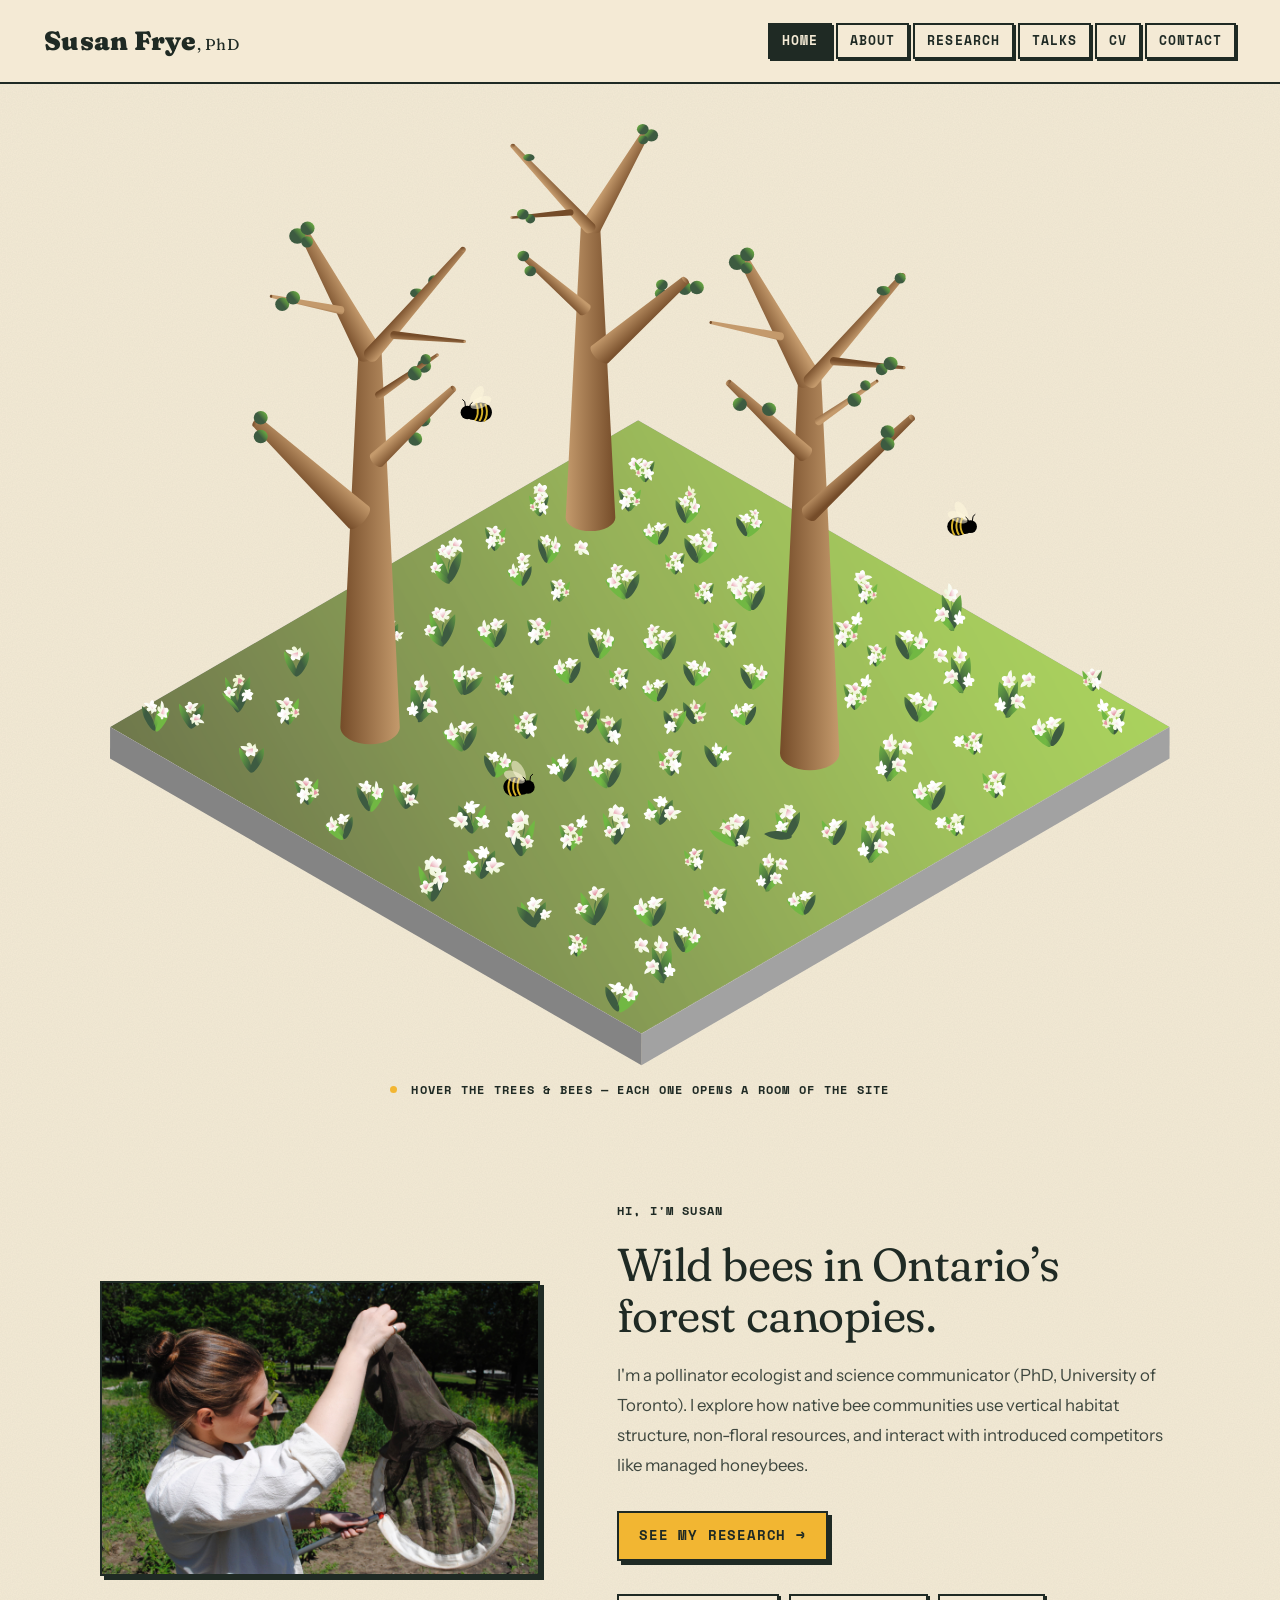
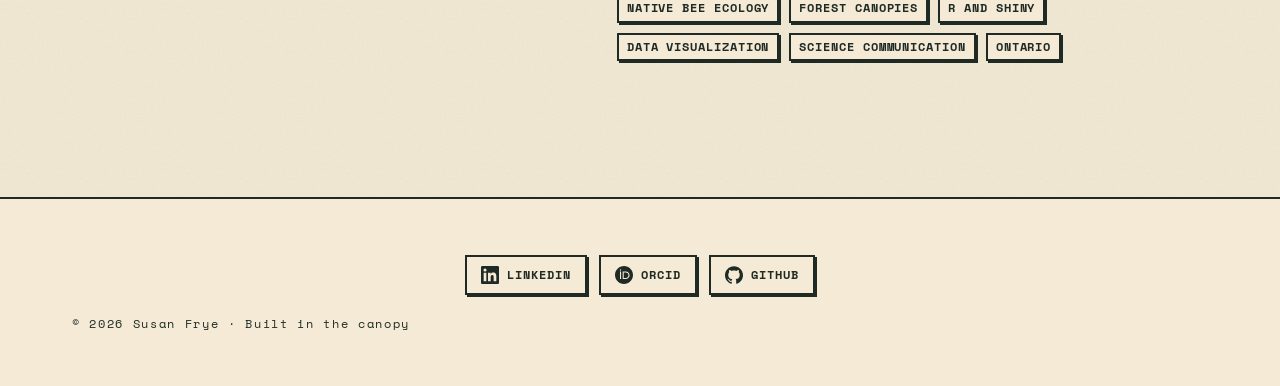
==== commit d156b599: "Field Station redesign: consistent identity, retro field-guide style, CV page, accessibility pass Co" ====
--- a/index.html
+++ b/index.html
@@ -3,12 +3,23 @@
 <head>
   <meta charset="UTF-8" />
   <meta name="viewport" content="width=device-width, initial-scale=1.0"/>
-  <title>Susan Frye, PhD — Conservation Scientist & Pollinator Ecologist | Ontario</title>
-  <meta name="description" content="Dr. Susan Frye is a conservation scientist and PhD ecologist specializing in native bees, species at risk, and biodiversity monitoring in Ontario and Canada." />
-  <link href="https://fonts.googleapis.com/css2?family=Playfair+Display:ital,wght@0,400;0,700;1,400&family=Inter:wght@300;400;500&display=swap" rel="stylesheet"/>
-  <link rel="stylesheet" href="style.css"/>
-  <link rel="icon" type="image/svg+xml" href="bee.svg?v=2"/>
-  <link rel="alternate icon" href="bee.svg?v=2"/>
+  <title>Susan Frye, PhD | Pollinator Ecologist</title>
+  <meta name="description" content="Pollinator ecologist and science communicator. I study wild bees in forest canopies and turn ecological data into stories people can use." />
+  <meta property="og:image" content="https://susanfrye.com/og-image.png" />
+  <meta property="og:image:alt" content="Susan Frye, PhD. Pollinator ecologist and science communicator." />
+  <meta name="twitter:card" content="summary_large_image" />
+  <meta property="og:type" content="website" />
+  <meta property="og:site_name" content="Susan Frye, PhD" />
+  <meta property="og:title" content="Susan Frye, PhD | Pollinator Ecologist" />
+  <meta property="og:description" content="Pollinator ecologist and science communicator. I study wild bees in forest canopies and turn ecological data into stories people can use." />
+  <link rel="preconnect" href="https://fonts.googleapis.com">
+  <link rel="preconnect" href="https://fonts.gstatic.com" crossorigin>
+  <link href="https://fonts.googleapis.com/css2?family=Fraunces:ital,opsz,wght@0,9..144,400..900;1,9..144,400..900&family=Instrument+Sans:wght@400;500;600&family=Space+Mono:wght@400;700&display=swap" rel="stylesheet"/>
+  <link rel="stylesheet" href="style.css?v=3"/>
+    <link rel="icon" type="image/png" sizes="64x64" href="favicon.png?v=3" />
+  <link rel="shortcut icon" href="favicon.ico?v=3" />
+  <link rel="apple-touch-icon" href="apple-touch-icon.png?v=3" />
+  <link rel="stylesheet" href="styles.css?v=12"/>
   <!-- GA4: replace G-L9WN2S92QM with your real ID from analytics.google.com -->
   <script async src="https://www.googletagmanager.com/gtag/js?id=G-L9WN2S92QM"></script>
   <script>window.dataLayer=window.dataLayer||[];function gtag(){dataLayer.push(arguments);}gtag('js',new Date());gtag('config','G-L9WN2S92QM');</script>
@@ -19,69 +30,67 @@
   <header>
     <a href="index.html" class="header-name">Susan Frye<span style="font-size:0.6em; font-weight:400; white-space:nowrap;">, PhD</span></a>
     <nav>
-      <a href="index.html" class="nav-link">Home</a>
+      <a href="index.html" class="nav-link active">Home</a>
       <a href="about.html" class="nav-link">About</a>
       <a href="research.html" class="nav-link">Research</a>
       <a href="talks.html" class="nav-link">Talks</a>
+      <a href="cv.html" class="nav-link">CV</a>
       <a href="contact.html" class="nav-link">Contact</a>
     </nav>
   </header>
 
-  <!-- ── Hero text ── -->
-  <section class="hero-text">
-    <p>Click something to explore →</p>
-  </section>
-
-  <!-- ── Interactive Illustration Scene ── -->
+  <!-- ── Interactive meadow diorama ── -->
   <section id="scene">
-    <div id="scene-container">
-      <!-- Illustration loaded and wired up by script.js -->
+    <div class="scene-frame">
+      <div id="scene-container"><!-- illustration injected by script.js --></div>
+      <div id="tooltip" class="tooltip hidden"></div>
     </div>
-
-    <!-- Tooltip -->
-    <div id="tooltip" class="tooltip hidden"></div>
-
-    <div class="hint">Hover over elements to explore</div>
+    <div class="scene-caption">
+      <span class="pulse-dot"></span>
+      Hover the trees &amp; bees — each one opens a room of the site
+    </div>
   </section>
 
   <!-- ── About strip ── -->
   <section class="about-strip">
     <div class="about-inner">
-      <div class="about-photo">
-        <img src="photo.jpg" alt="Susan Frye" onerror="this.style.display='none'"/>
+      <div class="about-photo" data-reveal>
+        <img src="photo.jpg" alt="Susan Frye holding an insect net during field work" onerror="this.style.display='none'"/>
       </div>
-      <div class="about-text">
-        <h2>Hi, I'm Susan</h2>
-        <p>I am a conservation scientist and researcher at the University of Toronto where I explore how native bee communities use vertical habitat structure, non-floral resources, and interact with introduced competitors.</p>
-        <a href="research.html" class="btn-green">See my research →</a>
-      </div>
-      <div class="about-tags">
-        <span>🐝 Native Bee Ecology</span>
-        <span>🗺️ Spatial Analysis</span>
-        <span>📊 R / R Shiny</span>
-        <span>🌳 Forest Ecology</span>
-        <span>🔬 Biodiversity Monitoring</span>
-        <span>📍 Ontario, Canada</span>
+      <div class="about-text" data-reveal style="--d:.1s">
+        <span class="eyebrow">Hi, I'm Susan</span>
+        <h2>Wild bees in Ontario’s forest canopies.</h2>
+        <p>I'm a pollinator ecologist and science communicator (PhD, University of Toronto). I
+          explore how native bee communities use vertical habitat structure, non-floral
+          resources, and interact with introduced competitors like managed honeybees.</p>
+        <a href="research.html" class="btn-honey">See my research →</a>
+        <div class="about-tags">
+          <span>Native bee ecology</span>
+          <span>Forest canopies</span>
+          <span>R and Shiny</span>
+          <span>Data visualization</span>
+          <span>Science communication</span>
+          <span>Ontario</span>
+        </div>
       </div>
     </div>
   </section>
 
   <footer>
     <nav class="social-links" aria-label="Social and academic profiles">
-      <a href="https://www.linkedin.com/in/susanmfrye/" target="_blank" rel="noopener" aria-label="LinkedIn">
+      <a href="https://www.linkedin.com/in/susanmfrye/" target="_blank" rel="noopener">
         <svg viewBox="0 0 24 24" aria-hidden="true" focusable="false"><path d="M20.447 20.452h-3.554v-5.569c0-1.328-.027-3.037-1.852-3.037-1.853 0-2.136 1.445-2.136 2.939v5.667H9.351V9h3.414v1.561h.046c.477-.9 1.637-1.85 3.37-1.85 3.601 0 4.267 2.37 4.267 5.455v6.286zM5.337 7.433a2.062 2.062 0 01-2.063-2.065 2.064 2.064 0 112.063 2.065zm1.782 13.019H3.555V9h3.564v11.452zM22.225 0H1.771C.792 0 0 .774 0 1.729v20.542C0 23.227.792 24 1.771 24h20.451C23.2 24 24 23.227 24 22.271V1.729C24 .774 23.2 0 22.222 0h.003z"/></svg>
-      </a>
-      <a href="https://orcid.org/0000-0001-6881-6821" target="_blank" rel="noopener" aria-label="ORCID">
+      <span class="social-label">LinkedIn</span></a>
+      <a href="https://orcid.org/0000-0001-6881-6821" target="_blank" rel="noopener">
         <svg viewBox="0 0 24 24" aria-hidden="true" focusable="false"><path d="M12 0C5.372 0 0 5.372 0 12s5.372 12 12 12 12-5.372 12-12S18.628 0 12 0zM7.369 4.378c.525 0 .947.431.947.947 0 .525-.422.947-.947.947a.95.95 0 0 1-.947-.947c0-.516.422-.947.947-.947zm-.722 3.038h1.444v10.041H6.647V7.416zm3.562 0h3.9c3.712 0 5.344 2.653 5.344 5.025 0 2.578-2.016 5.025-5.325 5.025h-3.919V7.416zm1.444 1.303v7.444h2.297c3.272 0 4.022-2.484 4.022-3.722 0-2.016-1.284-3.722-4.097-3.722h-2.222z"/></svg>
-      </a>
-      <a href="https://github.com/susanfrye" target="_blank" rel="noopener" aria-label="GitHub">
+      <span class="social-label">ORCID</span></a>
+      <a href="https://github.com/susanfrye" target="_blank" rel="noopener">
         <svg viewBox="0 0 24 24" aria-hidden="true" focusable="false"><path d="M12 .297c-6.63 0-12 5.373-12 12 0 5.303 3.438 9.8 8.205 11.385.6.113.82-.258.82-.577 0-.285-.01-1.04-.015-2.04-3.338.724-4.042-1.61-4.042-1.61C4.422 18.07 3.633 17.7 3.633 17.7c-1.087-.744.084-.729.084-.729 1.205.084 1.838 1.236 1.838 1.236 1.07 1.835 2.809 1.305 3.495.998.108-.776.417-1.305.76-1.605-2.665-.3-5.466-1.332-5.466-5.93 0-1.31.465-2.38 1.235-3.22-.135-.303-.54-1.523.105-3.176 0 0 1.005-.322 3.3 1.23.96-.267 1.98-.399 3-.405 1.02.006 2.04.138 3 .405 2.28-1.552 3.285-1.23 3.285-1.23.645 1.653.24 2.873.12 3.176.765.84 1.23 1.91 1.23 3.22 0 4.61-2.805 5.625-5.475 5.92.42.36.81 1.096.81 2.22 0 1.606-.015 2.896-.015 3.286 0 .315.21.69.825.57C20.565 22.092 24 17.592 24 12.297c0-6.627-5.373-12-12-12"/></svg>
-      </a>
+      <span class="social-label">GitHub</span></a>
     </nav>
-    <p>© 2026 Susan Frye</p>
+    <p>© 2026 Susan Frye · Built in the canopy</p>
   </footer>
 
-  <script src="script.js?v=2"></script>
-  <script src="ripple.js"></script>
+  <script src="script.js?v=3"></script>
 </body>
 </html>
--- a/style.css
+++ b/style.css
@@ -1,11 +1,68 @@
-/* ── Reset & Base ── */
+/* ═══════════════════════════════════════════════════════════════
+   SUSAN FRYE — Bioluminescent Dusk Meadow design system
+   Deep forest ink · honey gold · glacial teal · warm cream
+   Fraunces (display) · Instrument Sans (body) · Spline Sans Mono (labels)
+   ═══════════════════════════════════════════════════════════════ */
+
+:root {
+  --bg-0: #0a100b;
+  --bg-1: #0e1710;
+  --bg-2: #142016;
+  --bg-panel: rgba(22, 34, 24, 0.62);
+  --line: rgba(232, 221, 186, 0.13);
+  --line-strong: rgba(232, 221, 186, 0.28);
+
+  --cream: #f3ecda;
+  --cream-dim: rgba(243, 236, 218, 0.68);
+  --cream-faint: rgba(243, 236, 218, 0.42);
+
+  --honey: #f5b841;
+  --honey-2: #ffd976;
+  --honey-deep: #c97e1e;
+  --teal: #7fd8c3;
+  --violet: #bfa3f2;
+  --moss: #8fb08a;
+
+  --grad-honey: linear-gradient(105deg, #ffd976 0%, #f5b841 45%, #e08f2c 100%);
+  --grad-aurora: linear-gradient(100deg, #7fd8c3, #ffd976 50%, #bfa3f2);
+
+  --font-display: 'Fraunces', Georgia, serif;
+  --font-body: 'Instrument Sans', -apple-system, sans-serif;
+  --font-mono: 'Spline Sans Mono', ui-monospace, monospace;
+
+  --ease-out: cubic-bezier(0.16, 1, 0.3, 1);
+  --ease-spring: cubic-bezier(0.34, 1.56, 0.64, 1);
+}
+
 *, *::before, *::after { box-sizing: border-box; margin: 0; padding: 0; }
 
+html { scroll-behavior: smooth; }
+
 body {
-  font-family: 'Inter', sans-serif;
-  background: #f9fbe7;
-  color: #2e2e2e;
+  font-family: var(--font-body);
+  background: var(--bg-0);
+  color: var(--cream);
   min-height: 100vh;
+  overflow-x: hidden;
+  -webkit-font-smoothing: antialiased;
+  line-height: 1.6;
+}
+
+::selection { background: rgba(245, 184, 65, 0.35); color: #fff8e7; }
+
+
+
+
+/* film grain */
+body::after {
+  content: "";
+  position: fixed;
+  inset: 0;
+  z-index: 999;
+  pointer-events: none;
+  opacity: 0.05;
+  background-image: url("data:image/svg+xml,%3Csvg xmlns='http://www.w3.org/2000/svg' width='180' height='180'%3E%3Cfilter id='n'%3E%3CfeTurbulence type='fractalNoise' baseFrequency='0.85' numOctaves='2'/%3E%3C/filter%3E%3Crect width='100%25' height='100%25' filter='url(%23n)'/%3E%3C/svg%3E");
+  mix-blend-mode: overlay;
 }
 
 /* ── Header ── */
@@ -13,88 +70,197 @@
   display: flex;
   justify-content: space-between;
   align-items: center;
-  padding: 18px 48px;
-  background: rgba(255,255,255,0.85);
-  backdrop-filter: blur(8px);
+  gap: 16px;
+  padding: 20px 44px;
   position: sticky;
   top: 0;
   z-index: 100;
-  border-bottom: 1px solid #c8e6c9;
+  transition: padding 0.4s var(--ease-out), background 0.4s ease,
+              border-color 0.4s ease, backdrop-filter 0.4s ease;
+  border-bottom: 1px solid transparent;
+}
+
+header.scrolled {
+  padding: 12px 44px;
+  background: rgba(10, 16, 11, 0.72);
+  border-bottom-color: var(--line);
 }
 
 .header-name {
-  font-family: 'Playfair Display', serif;
-  font-size: 2.2rem;
-  font-weight: 700;
-  color: #2e7d32;
-  letter-spacing: 0.5px;
+  font-family: var(--font-display);
+  font-size: 1.65rem;
+  font-weight: 450;
+  font-style: italic;
+  font-variation-settings: "SOFT" 60, "WONK" 1;
+  color: var(--cream);
   text-decoration: none;
-  transition: color 0.2s ease;
-}
-.header-name:hover { color: #1b5e20; }
-
-nav { display: flex; gap: 8px; align-items: center; }
+  letter-spacing: 0.01em;
+  transition: color 0.25s ease;
+  white-space: nowrap;
+}
+
+.header-name .dot { color: var(--honey); }
+.header-name:hover { color: var(--honey-2); }
+
+nav { display: flex; gap: 4px; align-items: center; }
 
 .nav-link {
-  font-size: 1.15rem;
+  position: relative;
+  font-size: 0.92rem;
   font-weight: 500;
-  color: #4a4a4a;
+  color: var(--cream-dim);
   text-decoration: none;
-  letter-spacing: 0.3px;
-  padding: 8px 18px;
-  border-radius: 999px;
-  -webkit-backdrop-filter: blur(0px);
-  backdrop-filter: blur(0px);
-  box-shadow: 0 0 0 rgba(0,0,0,0);
-  transition: color 0.2s ease, background 0.25s ease, transform 0.2s ease,
-              backdrop-filter 0.3s ease, box-shadow 0.3s ease;
-}
-
-.nav-link:hover {
-  color: #1b5e20;
-  transform: translateY(-1px);
-  -webkit-backdrop-filter: blur(6px) saturate(180%);
-  backdrop-filter: blur(6px) saturate(180%);
-  box-shadow: 0 4px 14px rgba(0,0,0,0.08);
-}
-
-/* Consistent pastel hover highlight across all nav items */
-.nav-link:hover { background: #c8e6c9; } /* soft green */
-
-/* ── Hero Text ── */
-.hero-text {
-  text-align: center;
-  padding: 52px 20px 8px;
-}
-
-.hero-text h1 {
-  font-family: 'Playfair Display', serif;
-  font-size: clamp(2rem, 4vw, 3.2rem);
-  color: #1b5e20;
-  line-height: 1.2;
-  margin-bottom: 10px;
-}
-
-.hero-text .italic { font-style: italic; color: #388e3c; }
-
-.hero-text p {
-  font-size: 1rem;
-  color: #888;
-  letter-spacing: 1px;
-}
-
-/* ── Illustration Scene ── */
+  letter-spacing: 0.04em;
+  padding: 9px 16px;
+  border-radius: 0;
+  transition: color 0.25s ease, background 0.3s ease;
+}
+
+.nav-link:hover { color: var(--cream); background: rgba(243, 236, 218, 0.07); }
+
+.nav-link.active {
+  color: var(--honey-2);
+  background: rgba(245, 184, 65, 0.09);
+}
+
+/* ── Shared section furniture ── */
+.eyebrow {
+  font-family: var(--font-mono);
+  font-size: 0.74rem;
+  font-weight: 500;
+  letter-spacing: 0.28em;
+  text-transform: uppercase;
+  color: var(--teal);
+  display: inline-flex;
+  align-items: center;
+  gap: 12px;
+}
+
+.eyebrow::before {
+  content: "";
+  width: 34px;
+  height: 1px;
+  background: none;
+}
+
+.section-title {
+  font-family: var(--font-display);
+  font-weight: 380;
+  font-variation-settings: "SOFT" 40, "WONK" 1;
+  font-size: clamp(2.2rem, 4.6vw, 3.4rem);
+  line-height: 1.08;
+  color: var(--cream);
+  letter-spacing: -0.01em;
+}
+
+.section-title em,
+h1 em {
+  font-style: italic;
+  font-variation-settings: "SOFT" 100, "WONK" 1;
+  background: var(--grad-honey);
+  -webkit-background-clip: text;
+  background-clip: text;
+  -webkit-text-fill-color: transparent;
+  color: transparent;
+}
+
+/* ── Buttons ── */
+.btn-honey, .btn-ghost {
+  position: relative;
+  display: inline-flex;
+  align-items: center;
+  gap: 8px;
+  padding: 13px 28px;
+  border-radius: 0;
+  font-family: var(--font-body);
+  font-size: 0.92rem;
+  font-weight: 600;
+  letter-spacing: 0.03em;
+  text-decoration: none;
+  cursor: pointer;
+  border: none;
+  overflow: hidden;
+  transition: transform 0.35s var(--ease-spring), box-shadow 0.35s ease,
+              background 0.3s ease, color 0.3s ease;
+  will-change: transform;
+}
+
+.btn-honey {
+  background: var(--bg-2);
+  border: 1px solid var(--line-strong);
+  background: var(--grad-honey);
+  color: #201502;
+}
+
+.btn-honey:hover {
+  transform: translateY(-2px);
+}
+
+/* shine sweep */
+.btn-honey::after {
+  content: "";
+  position: absolute;
+  top: 0; left: -80%;
+  width: 50%; height: 100%;
+  background: none;
+  transform: skewX(-20deg);
+  transition: left 0.6s var(--ease-out);
+}
+
+.btn-honey:hover::after { left: 130%; }
+
+.btn-ghost {
+  background: rgba(243, 236, 218, 0.04);
+  color: var(--cream);
+}
+
+.btn-ghost:hover {
+  transform: translateY(-2px);
+  background: rgba(243, 236, 218, 0.09);
+}
+
+
+
+
+
+
+
+
+
+
+
+@keyframes halo-spin {
+  from { transform: rotateX(58deg) rotateZ(0deg); }
+  to   { transform: rotateX(58deg) rotateZ(360deg); }
+}
+
+/* ── Interactive meadow diorama ── */
 #scene {
   position: relative;
-  max-width: 1100px;
-  margin: 0 auto;
-  padding: 10px 20px 0;
-}
-
-#scene-container {
-  width: 100%;
-  position: relative;
-}
+  max-width: 1060px;
+  margin: 40px auto 0;
+  padding: 0 24px;
+}
+
+.scene-frame {
+  position: relative;
+  border-radius: 26px;
+  overflow: hidden;
+  background: none;
+}
+
+/* dusk vignette so the daytime illustration sits in the dark scene */
+.scene-frame::after {
+  content: "";
+  position: absolute;
+  inset: 0;
+  pointer-events: none;
+  border-radius: inherit;
+  background: none;
+  mix-blend-mode: multiply;
+}
+
+#scene-container { width: 100%; position: relative; }
 
 #scene-container svg {
   width: 100%;
@@ -102,37 +268,67 @@
   display: block;
 }
 
-/* Clickable layer groups */
+.scene-caption {
+  display: flex;
+  justify-content: center;
+  align-items: center;
+  gap: 14px;
+  margin-top: 18px;
+  font-family: var(--font-mono);
+  font-size: 0.78rem;
+  letter-spacing: 0.18em;
+  text-transform: uppercase;
+  color: var(--cream-faint);
+}
+
+.scene-caption .pulse-dot {
+  width: 7px;
+  height: 7px;
+  border-radius: 50%;
+  background: var(--honey);
+  animation: dot-pulse 2.4s ease-out infinite;
+}
+
+@keyframes dot-pulse {
+  0%   { box-shadow: 0 0 0 0 rgba(245, 184, 65, 0.55); }
+  70%  { box-shadow: 0 0 0 12px rgba(245, 184, 65, 0); }
+  100% { box-shadow: 0 0 0 0 rgba(245, 184, 65, 0); }
+}
+
+/* clickable layers inside the illustration */
 .clickable {
   cursor: pointer;
-  transition: filter 0.2s ease, transform 0.2s ease;
+  transition: filter 0.25s ease, transform 0.3s var(--ease-spring);
   transform-box: fill-box;
   transform-origin: center bottom;
 }
 
-.clickable:hover {
-  filter: brightness(1.12) drop-shadow(0 6px 14px rgba(0,0,0,0.22));
-  transform: translateY(-4px) scale(1.04);
-}
-
-/* Tooltip */
+.clickable:hover,
+.clickable:focus-visible {
+  transform: translateY(-4px) scale(1.03);
+  outline: none;
+}
+
+/* tooltip */
 .tooltip {
   position: absolute;
-  background: #1b5e20;
-  color: white;
-  padding: 8px 16px;
-  border-radius: 8px;
-  font-size: 0.88rem;
-  font-weight: 500;
+  background: rgba(12, 19, 13, 0.92);
+  color: var(--honey-2);
+  font-family: var(--font-mono);
+  padding: 9px 16px;
+  border-radius: 10px;
+  font-size: 0.8rem;
+  letter-spacing: 0.1em;
+  text-transform: uppercase;
   pointer-events: none;
   white-space: nowrap;
-  box-shadow: 0 4px 12px rgba(0,0,0,0.2);
-  transition: opacity 0.15s;
+  border: 1px solid rgba(245, 184, 65, 0.35);
+  transition: opacity 0.18s ease;
   z-index: 10;
 }
 .tooltip.hidden { opacity: 0; }
 
-/* Slow bee flying/hover animation */
+/* bees inside the illustration float */
 @keyframes bee-float {
   0%   { transform: translate(0, 0) rotate(0deg); }
   25%  { transform: translate(1.5px, -3px) rotate(1deg); }
@@ -147,363 +343,449 @@
   animation: bee-float 6s ease-in-out infinite;
 }
 
-#bee-left   { animation-duration: 7s; animation-delay: 0s; }
+#bee-left   { animation-duration: 7s; }
 #bee-center { animation-duration: 6s; animation-delay: -2s; }
 #bee-right  { animation-duration: 6.5s; animation-delay: -4s; }
 
-.hint {
-  text-align: center;
-  font-size: 0.82rem;
-  color: #aaa;
-  margin-top: 6px;
-  padding-bottom: 8px;
-  letter-spacing: 0.5px;
-}
-
-/* ── About Strip ── */
+
+
+
+
+
+
+/* ── About strip (index) ── */
 .about-strip {
-  background: #fff;
-  border-top: 2px solid #c8e6c9;
-  border-bottom: 2px solid #c8e6c9;
-  margin-top: 20px;
-  padding: 52px 20px;
+  padding: 96px 24px;
+  position: relative;
 }
 
 .about-inner {
-  max-width: 960px;
+  max-width: 1080px;
   margin: 0 auto;
   display: grid;
-  grid-template-columns: 420px 1fr 1fr;
-  gap: 40px;
+  grid-template-columns: minmax(300px, 440px) 1fr;
+  gap: clamp(36px, 6vw, 80px);
   align-items: center;
 }
+
+.about-photo {
+  position: relative;
+  border-radius: 22px;
+  transform: rotate(-1.6deg);
+  transition: transform 0.5s var(--ease-spring);
+}
+
+.about-photo:hover { transform: rotate(0deg) scale(1.015); }
+
+.about-photo::before {
+  content: "";
+  position: absolute;
+  inset: -14px;
+  border: 1px solid rgba(245, 184, 65, 0.3);
+  border-radius: 28px;
+  transform: rotate(2.4deg);
+  pointer-events: none;
+  transition: transform 0.5s var(--ease-spring);
+}
+
+.about-photo:hover::before { transform: rotate(0.6deg); }
 
 .about-photo img {
   width: 100%;
-  max-width: 420px;
   height: auto;
-  object-fit: contain;
-  border-radius: 8px;
-  border: 4px solid #c8e6c9;
   display: block;
+  border-radius: 22px;
 }
 
 .about-text h2 {
-  font-family: 'Playfair Display', serif;
-  font-size: 2rem;
-  color: #1b5e20;
-  margin-bottom: 16px;
+  font-family: var(--font-display);
+  font-weight: 380;
+  font-variation-settings: "SOFT" 60, "WONK" 1;
+  font-size: clamp(2rem, 3.6vw, 2.9rem);
+  margin: 18px 0 18px;
+  line-height: 1.1;
 }
 
 .about-text p {
-  font-size: 1rem;
-  line-height: 1.75;
-  color: #444;
-  margin-bottom: 24px;
-}
-
-/* Liquid-glass button: a translucent, frosted pill that lets the
-   background show through, with a soft inner glow rather than a
-   solid fill. Backdrop-filter gives the frosted-glass blur of
-   whatever sits behind the button. */
-.btn-green {
-  position: relative;
-  display: inline-block;
-  overflow: hidden;
-  background:
-    linear-gradient(180deg, rgba(255,255,255,0.35), rgba(255,255,255,0.05) 60%),
-    rgba(76,175,80,0.16);
-  color: #1b5e20;
-  padding: 12px 28px;
-  border-radius: 999px;
-  border: 1px solid rgba(255,255,255,0.55);
-  text-decoration: none;
-  font-weight: 500;
-  font-size: 0.95rem;
-  letter-spacing: 0.2px;
-  backdrop-filter: blur(14px) saturate(180%);
-  -webkit-backdrop-filter: blur(14px) saturate(180%);
-  box-shadow:
-    inset 0 1px 1px rgba(255,255,255,0.7),
-    inset 0 -6px 10px rgba(255,255,255,0.15),
-    0 4px 16px rgba(46,125,50,0.12);
-  transition: transform 0.2s ease, box-shadow 0.2s ease, background 0.3s ease;
-}
-
-.btn-green:hover {
-  background:
-    linear-gradient(180deg, rgba(255,255,255,0.45), rgba(255,255,255,0.08) 60%),
-    rgba(76,175,80,0.24);
-  transform: translateY(-2px);
-  box-shadow:
-    inset 0 1px 1px rgba(255,255,255,0.8),
-    inset 0 -6px 10px rgba(255,255,255,0.2),
-    0 8px 22px rgba(46,125,50,0.18);
-}
-
-.btn-green:active { transform: translateY(0); }
+  font-size: 1.05rem;
+  line-height: 1.8;
+  color: var(--cream-dim);
+  margin-bottom: 30px;
+  max-width: 56ch;
+}
 
 .about-tags {
   display: flex;
   flex-wrap: wrap;
-  gap: 12px;
+  gap: 10px;
+  margin-top: 34px;
 }
 
 .about-tags span {
-  background: #f1f8e9;
-  border: 1px solid #c8e6c9;
-  color: #2e7d32;
-  border-radius: 24px;
-  padding: 8px 18px;
-  font-size: 0.88rem;
-  font-weight: 500;
-}
-
-/* ── Data Explorer ── */
-.explorer-section {
-  max-width: 960px;
+  font-family: var(--font-mono);
+  font-size: 0.78rem;
+  letter-spacing: 0.06em;
+  color: var(--cream-dim);
+  background: rgba(243, 236, 218, 0.04);
+  border: 1px solid var(--line);
+  border-radius: 0;
+  padding: 8px 16px;
+  transition: border-color 0.3s ease, color 0.3s ease, transform 0.3s var(--ease-spring);
+}
+
+.about-tags span:hover {
+  border-color: rgba(245, 184, 65, 0.5);
+  color: var(--honey-2);
+  transform: translateY(-2px);
+}
+
+/* ── Generic page shell ── */
+.page-section {
+  max-width: 1080px;
   margin: 0 auto;
-  padding: 60px 20px;
-  text-align: center;
-}
-
-.explorer-title {
-  font-family: 'Playfair Display', serif;
-  font-size: 2.4rem;
-  color: #1b5e20;
-  margin-bottom: 8px;
-}
-
-.explorer-subtitle {
-  color: #888;
-  font-size: 1rem;
-  margin-bottom: 40px;
-}
-
-/* ── Research banner: simple, understated header ── */
-.research-banner {
-  padding-bottom: 20px;
-  margin-bottom: 40px;
-  border-bottom: 1px solid #fff3c4;
-}
-
-.research-banner .explorer-title {
-  margin-bottom: 0;
-}
-
-.explorer-cards {
+  padding: clamp(48px, 8vh, 90px) 24px 90px;
+}
+
+.page-head {
+  margin-bottom: clamp(40px, 7vh, 72px);
+  max-width: 720px;
+}
+
+.page-head .section-title { margin-top: 18px; }
+
+.page-head .lede {
+  margin-top: 18px;
+  font-size: 1.08rem;
+  color: var(--cream-dim);
+  max-width: 54ch;
+}
+
+/* ── Research chapters ── */
+.chapters { display: flex; flex-direction: column; gap: clamp(56px, 9vh, 110px); }
+
+.chapter {
   display: grid;
   grid-template-columns: 1fr 1fr;
-  gap: 32px;
-}
-
-.explorer-card {
+  gap: clamp(32px, 5vw, 72px);
+  align-items: center;
+  position: relative;
+}
+
+.chapter:nth-child(even) .chapter-media { order: 2; }
+
+.chapter-num {
+  font-family: var(--font-display);
+  font-style: italic;
+  font-weight: 350;
+  font-size: clamp(4.4rem, 8vw, 7rem);
+  line-height: 0.9;
+  color: transparent;
+  -webkit-text-stroke: 1px rgba(245, 184, 65, 0.4);
+  position: absolute;
+  top: -0.45em;
+  left: -0.08em;
+  z-index: 2;
+  pointer-events: none;
+}
+
+.chapter:nth-child(even) .chapter-num { left: auto; right: -0.08em; }
+
+.chapter-media {
+  position: relative;
+  border-radius: 20px;
+  overflow: hidden;
+  transform-style: preserve-3d;
+}
+
+.chapter-media img {
+  width: 100%;
+  height: auto;
+  display: block;
+  transition: transform 0.7s var(--ease-out), filter 0.7s ease;
+  filter: saturate(0.85);
+}
+
+.chapter-media:hover img { transform: scale(1.045); filter: saturate(1.1); }
+
+.chapter-media::after {
+  content: "";
+  position: absolute;
+  inset: 0;
+  background: none;
+  pointer-events: none;
+}
+
+.chapter-body .chapter-kicker {
+  font-family: var(--font-mono);
+  font-size: 0.72rem;
+  letter-spacing: 0.26em;
+  text-transform: uppercase;
+  color: var(--teal);
+  margin-bottom: 14px;
+  display: block;
+}
+
+.chapter-body h3 {
+  font-family: var(--font-display);
+  font-weight: 400;
+  font-variation-settings: "SOFT" 50, "WONK" 1;
+  font-size: clamp(1.5rem, 2.6vw, 2.1rem);
+  line-height: 1.18;
+  margin-bottom: 16px;
+}
+
+.chapter-sub {
+  font-family: var(--font-display);
+  font-style: italic;
+  font-weight: 350;
+  font-size: 1.02rem;
+  line-height: 1.6;
+  color: var(--cream-faint);
+  border-left: 2px solid rgba(245, 184, 65, 0.35);
+  padding-left: 18px;
+  margin-bottom: 22px;
+}
+
+/* ── Cards (talks / data explorer) ── */
+.cards {
+  display: grid;
+  grid-template-columns: repeat(auto-fit, minmax(300px, 1fr));
+  gap: 28px;
+  perspective: 1400px;
+}
+
+.card {
   display: flex;
   flex-direction: column;
-  align-items: stretch;
   text-align: left;
-  background: #fff;
-  border: 1px solid #c8e6c9;
-  border-radius: 10px;
+  background: var(--bg-panel);
+  border: 1px solid var(--line);
+  border-radius: 20px;
   overflow: hidden;
   text-decoration: none;
   color: inherit;
-  transition: transform 0.2s ease, box-shadow 0.2s ease;
-}
-
-.explorer-card:hover {
-  transform: translateY(-4px);
-  box-shadow: 0 10px 24px rgba(0,0,0,0.1);
-}
-
-.explorer-card-photo {
+  position: relative;
+  transition: border-color 0.4s ease, box-shadow 0.4s ease, transform 0.2s ease;
+  transform-style: preserve-3d;
+  will-change: transform;
+}
+
+.card:hover {
+  border-color: rgba(245, 184, 65, 0.4);
+}
+
+/* moving glare that follows the tilt */
+.card .glare {
+  position: absolute;
+  inset: 0;
+  z-index: 3;
+  pointer-events: none;
+  background: none;
+  opacity: 0;
+  transition: opacity 0.3s ease;
+}
+
+.card:hover .glare { opacity: 1; }
+
+.card-photo {
+  position: relative;
   width: 100%;
-  aspect-ratio: 16 / 9;
+  aspect-ratio: 16 / 10;
   overflow: hidden;
-  background: #f1f8e9;
-}
-
-.explorer-card-photo img {
+  background: var(--bg-2);
+}
+
+.card-photo img {
   width: 100%;
   height: 100%;
   object-fit: cover;
   display: block;
-  transition: transform 0.4s ease;
-}
-
-.explorer-card:hover .explorer-card-photo img {
-  transform: scale(1.05);
-}
-
-.explorer-card-body {
+  transition: transform 0.7s var(--ease-out);
+}
+
+.card:hover .card-photo img { transform: scale(1.06); }
+
+.photo-credit {
+  position: absolute;
+  bottom: 10px;
+  right: 12px;
+  font-family: var(--font-mono);
+  font-size: 0.66rem;
+  letter-spacing: 0.08em;
+  color: rgba(255, 255, 255, 0.85);
+  background: rgba(10, 16, 11, 0.6);
+  padding: 3px 10px;
+  border-radius: 0;
+}
+
+.card-body {
+  padding: 26px 26px 30px;
   display: flex;
   flex-direction: column;
-  align-items: flex-start;
-  padding: 28px;
   flex-grow: 1;
-}
-
-.explorer-card h3 {
-  font-family: 'Playfair Display', serif;
-  font-size: 1.3rem;
-  color: #1b5e20;
-  margin-bottom: 12px;
-}
-
-.explorer-card p {
-  font-size: 0.95rem;
-  line-height: 1.6;
-  color: #444;
-  margin-bottom: 20px;
+  gap: 12px;
+}
+
+.card-tag {
+  font-family: var(--font-mono);
+  font-size: 0.7rem;
+  font-weight: 500;
+  color: var(--teal);
+  text-transform: uppercase;
+  letter-spacing: 0.22em;
+}
+
+.card-body h3 {
+  font-family: var(--font-display);
+  font-weight: 400;
+  font-variation-settings: "SOFT" 50, "WONK" 1;
+  font-size: 1.32rem;
+  line-height: 1.25;
+  color: var(--cream);
+}
+
+.card-body p {
+  font-size: 0.94rem;
+  line-height: 1.7;
+  color: var(--cream-dim);
   flex-grow: 1;
 }
 
-@media (max-width: 700px) {
-  .explorer-cards { grid-template-columns: 1fr; }
-}
-
-/* ── Workshops & Talks ── */
-.talk-cards {
+.card-links {
+  display: flex;
+  flex-wrap: wrap;
+  gap: 12px;
+  margin-top: 6px;
+}
+
+.card-body .btn-honey,
+.card-body .btn-ghost { align-self: flex-start; margin-top: 4px; }
+
+/* ── About page ── */
+.about-page-grid {
   display: grid;
-  grid-template-columns: repeat(auto-fit, minmax(280px, 1fr));
-  gap: 32px;
-}
-
-.talk-card {
-  display: flex;
-  flex-direction: column;
-  text-align: left;
-  background: #fff;
-  border: 1px solid #c8e6c9;
-  border-radius: 10px;
-  overflow: hidden;
-  text-decoration: none;
-  color: inherit;
-  transition: transform 0.2s ease, box-shadow 0.2s ease;
-}
-
-.talk-card:hover {
-  transform: translateY(-4px);
-  box-shadow: 0 10px 24px rgba(0,0,0,0.1);
-}
-
-.talk-card-photo {
+  grid-template-columns: minmax(240px, 320px) 1fr;
+  gap: clamp(36px, 6vw, 72px);
+  align-items: center;
+  margin-bottom: clamp(48px, 8vh, 80px);
+}
+
+.portrait {
   position: relative;
   width: 100%;
-  aspect-ratio: 16 / 10;
-  overflow: hidden;
-  background: #f1f8e9;
-}
-
-.photo-credit {
-  position: absolute;
-  bottom: 8px;
-  right: 10px;
-  font-size: 0.72rem;
-  color: #fff;
-  background: rgba(0,0,0,0.45);
-  padding: 2px 8px;
-  border-radius: 999px;
-  letter-spacing: 0.2px;
-}
-
-.talk-card-photo img {
+  aspect-ratio: 1;
+}
+
+.portrait img {
   width: 100%;
   height: 100%;
   object-fit: cover;
+  object-position: center 38%;
+  border-radius: 50%;
+  border: 1px solid var(--line-strong);
   display: block;
-}
-
-.talk-card-body {
-  padding: 24px;
+  position: relative;
+  z-index: 1;
+}
+
+/* orbiting ring around the portrait */
+.portrait::before {
+  content: "";
+  position: absolute;
+  inset: -16px;
+  border-radius: 50%;
+  border: 1px dashed rgba(245, 184, 65, 0.4);
+  animation: orbit-spin 26s linear infinite;
+}
+
+.portrait::after {
+  content: "";
+  position: absolute;
+  top: -16px;
+  left: 50%;
+  width: 10px;
+  height: 10px;
+  margin-left: -5px;
+  border-radius: 50%;
+  background: var(--honey);
+  transform-origin: 50% calc(50% + 16px + 50cqh);
+}
+
+@keyframes orbit-spin { to { transform: rotate(360deg); } }
+
+.about-role {
+  font-family: var(--font-mono);
+  font-size: 0.78rem;
+  letter-spacing: 0.26em;
+  text-transform: uppercase;
+  color: var(--teal);
+  margin: 14px 0 26px;
+}
+
+.about-bullets {
+  list-style: none;
   display: flex;
   flex-direction: column;
-  flex-grow: 1;
-}
-
-.talk-card-tag {
-  font-size: 0.78rem;
-  font-weight: 500;
-  color: #2e7d32;
-  text-transform: uppercase;
-  letter-spacing: 0.6px;
-  margin-bottom: 8px;
-}
-
-.talk-card-body h3 {
-  font-family: 'Playfair Display', serif;
-  font-size: 1.2rem;
-  color: #1b5e20;
-  margin-bottom: 12px;
-  line-height: 1.35;
-}
-
-.talk-card-subtitle {
-  font-size: 0.85rem;
+  gap: 14px;
+}
+
+.about-bullets li {
+  font-size: 1rem;
+  color: var(--cream-dim);
+  padding-left: 30px;
+  position: relative;
+  line-height: 1.55;
+}
+
+.about-bullets li::before {
+  content: "⬡";
+  position: absolute;
+  left: 0;
+  top: 0;
+  color: var(--honey);
+  font-size: 1rem;
+}
+
+.about-prose {
+  border-top: 1px solid var(--line);
+  padding-top: clamp(36px, 6vh, 56px);
+  max-width: 680px;
+}
+
+.about-prose > p:first-of-type {
+  font-family: var(--font-display);
   font-style: italic;
-  color: #7a8c7a;
-  margin-bottom: 12px !important;
-  line-height: 1.4;
-  flex-grow: 1;
-}
-
-.talk-card-body p {
-  font-size: 0.92rem;
-  line-height: 1.6;
-  color: #444;
-  margin-bottom: 20px;
-  flex-grow: 1;
-}
-
-.talk-card-body .btn-green,
-.talk-card-body .btn-outline {
-  align-self: flex-start;
-}
-
-.talk-card-links {
-  display: flex;
-  flex-wrap: wrap;
-  gap: 12px;
-}
-
-/* Outline variant of the glass button, for secondary actions */
-.btn-outline {
-  display: inline-block;
-  background: rgba(255,255,255,0.4);
-  color: #2e7d32;
-  padding: 12px 28px;
-  border-radius: 999px;
-  border: 1px solid #c8e6c9;
-  text-decoration: none;
-  font-weight: 500;
-  font-size: 0.95rem;
-  letter-spacing: 0.2px;
-  backdrop-filter: blur(14px) saturate(180%);
-  -webkit-backdrop-filter: blur(14px) saturate(180%);
-  transition: background 0.2s ease, transform 0.2s ease;
-}
-
-.btn-outline:hover {
-  background: #f1f8e9;
-  transform: translateY(-2px);
-}
+  font-weight: 350;
+  font-size: clamp(1.35rem, 2.4vw, 1.75rem);
+  line-height: 1.45;
+  color: var(--cream);
+  margin-bottom: 28px;
+}
+
+.about-prose p {
+  font-size: 1.05rem;
+  line-height: 1.85;
+  color: var(--cream-dim);
+  margin-bottom: 24px;
+}
+
+.about-prose .btn-honey { margin-top: 8px; }
 
 /* ── Contact ── */
 .contact-section {
-  max-width: 600px;
+  max-width: 780px;
   margin: 0 auto;
-  padding: 60px 20px;
+  padding: clamp(48px, 8vh, 90px) 24px 100px;
   text-align: center;
 }
 
 .contact-photo {
   position: relative;
   width: 100%;
-  aspect-ratio: 16 / 9;
-  border-radius: 12px;
+  aspect-ratio: 16 / 8.4;
+  border-radius: 22px;
   overflow: hidden;
-  margin-bottom: 28px;
-  box-shadow: 0 8px 24px rgba(0,0,0,0.08);
+  margin: 40px 0 0;
 }
 
 .contact-photo img {
@@ -513,298 +795,134 @@
   display: block;
 }
 
-.contact-title {
-  font-family: 'Playfair Display', serif;
-  font-size: 2.4rem;
-  color: #1b5e20;
-  margin-bottom: 8px;
+.contact-photo::after {
+  content: "";
+  position: absolute;
+  inset: 0;
+  background: none;
+  pointer-events: none;
 }
 
 .contact-subtitle {
-  color: #888;
-  font-size: 1rem;
-  margin-bottom: 36px;
-}
-
-.contact-form {
-  display: flex;
-  flex-direction: column;
-  gap: 6px;
-  text-align: left;
-}
-
-.contact-form label {
-  font-size: 0.88rem;
-  font-weight: 500;
-  color: #4a4a4a;
-  margin-top: 12px;
-}
-
-.contact-form input,
-.contact-form textarea {
-  font-family: inherit;
-  font-size: 0.95rem;
-  padding: 10px 14px;
-  border: 1px solid #c8e6c9;
-  border-radius: 6px;
-  background: #fff;
-  color: #2e2e2e;
-  resize: vertical;
-}
-
-.contact-form input:focus,
-.contact-form textarea:focus {
-  outline: none;
-  border-color: #2e7d32;
-  box-shadow: 0 0 0 3px rgba(46,125,50,0.12);
-}
-
-.contact-form button {
-  margin-top: 20px;
-  align-self: flex-start;
-  cursor: pointer;
-}
-
-.contact-alt {
-  margin-top: 32px;
-  font-size: 0.9rem;
-  color: #888;
-}
-
-.contact-email {
-  margin-top: 12px;
-  font-family: 'Playfair Display', serif;
-  font-size: 1.4rem;
+  color: var(--cream-dim);
+  font-size: 1.1rem;
+  max-width: 46ch;
+  margin: 18px auto 40px;
 }
 
 .contact-email a {
-  color: #2e7d32;
+  font-family: var(--font-display);
+  font-style: italic;
+  font-weight: 380;
+  font-size: clamp(1.5rem, 4vw, 2.6rem);
+  color: var(--cream);
   text-decoration: none;
-  border-bottom: 2px solid #c8e6c9;
-  padding-bottom: 3px;
-  transition: color 0.2s ease, border-color 0.2s ease;
+  position: relative;
+  padding-bottom: 6px;
+  background-image: var(--grad-honey);
+  background-repeat: no-repeat;
+  background-position: 0 100%;
+  background-size: 100% 2px;
+  transition: color 0.3s ease, background-size 0.4s var(--ease-out);
 }
 
 .contact-email a:hover {
-  color: #1b5e20;
-  border-color: #1b5e20;
-}
-
-/* ── About Page ── */
-.about-page-section {
-  position: relative;
-  max-width: 960px;
-  margin: 0 auto;
-  padding: 52px 20px 60px;
-  overflow: hidden;
-}
-
-/* Subtle drifting gradient blobs behind the About content.
-   Soft, slow, and low-contrast so it reads as ambience rather
-   than a focal element. */
-.about-page-section::before,
-.about-page-section::after {
-  content: "";
-  position: absolute;
-  z-index: -1;
-  border-radius: 50%;
-  filter: blur(70px);
-  opacity: 0.65;
-  pointer-events: none;
-}
-
-.about-page-section::before {
-  width: 520px;
-  height: 520px;
-  top: -180px;
-  left: -160px;
-  background: radial-gradient(circle, #c8e6c9 0%, rgba(200,230,201,0) 70%);
-  animation: about-blob-a 14s ease-in-out infinite;
-}
-
-.about-page-section::after {
-  width: 460px;
-  height: 460px;
-  bottom: -160px;
-  right: -140px;
-  background: radial-gradient(circle, #fff9c4 0%, rgba(255,249,196,0) 70%);
-  animation: about-blob-b 18s ease-in-out infinite;
-}
-
-@keyframes about-blob-a {
-  0%, 100%  { transform: translate(0, 0) scale(1); }
-  33%       { transform: translate(120px, 90px) scale(1.25); }
-  66%       { transform: translate(60px, -40px) scale(0.9); }
-}
-
-@keyframes about-blob-b {
-  0%, 100%  { transform: translate(0, 0) scale(1); }
-  33%       { transform: translate(-110px, -70px) scale(1.2); }
-  66%       { transform: translate(-50px, 50px) scale(0.92); }
-}
-
-@media (prefers-reduced-motion: reduce) {
-  .about-page-section::before,
-  .about-page-section::after {
-    animation: none;
-  }
-}
-
-.about-page-grid {
-  display: grid;
-  grid-template-columns: 280px 1fr;
-  gap: 48px;
-  align-items: center;
-  margin-bottom: 48px;
-}
-
-.about-page-photo img {
-  width: 100%;
-  aspect-ratio: 1 / 1;
-  border-radius: 50%;
-  border: 4px solid #c8e6c9;
-  display: block;
-  object-fit: cover;
-  object-position: center 38%;
-}
-
-.about-page-intro h1 {
-  font-family: 'Playfair Display', serif;
-  font-size: clamp(2.4rem, 5vw, 3.4rem);
-  color: #1b5e20;
-  margin-bottom: 4px;
-}
-
-.about-page-role {
-  font-size: 1.05rem;
-  color: #2e7d32;
-  font-weight: 500;
-  letter-spacing: 0.5px;
-  margin-bottom: 20px;
-}
-
-.about-bullets {
-  list-style: none;
-  display: flex;
-  flex-direction: column;
-  gap: 10px;
-}
-
-.about-bullets li {
-  font-size: 0.98rem;
-  color: #444;
-  padding-left: 26px;
-  position: relative;
-}
-
-.about-bullets li::before {
-  content: "🐝";
-  position: absolute;
-  left: 0;
-  font-size: 0.9rem;
-}
-
-.about-page-body {
-  border-top: 2px solid #c8e6c9;
-  padding-top: 36px;
-}
-
-.about-page-body p {
-  font-size: 1.05rem;
-  line-height: 1.8;
-  color: #444;
-  margin-bottom: 22px;
-  max-width: 700px;
-}
-
-@media (max-width: 700px) {
-  .about-page-grid { grid-template-columns: 1fr; gap: 24px; text-align: center; }
-  .about-page-photo img { max-width: 280px; margin: 0 auto; }
-  .about-bullets { align-items: center; }
-  .about-bullets li { text-align: left; }
+  background-size: 100% 6px;
+  color: var(--honey-2);
 }
 
 /* ── Footer ── */
 footer {
   text-align: center;
-  padding: 32px 20px;
-  font-size: 0.85rem;
-  color: #999;
-}
-
-footer a { color: #2e7d32; text-decoration: none; }
-footer a:hover { text-decoration: underline; }
-
-/* ── Social / academic links ── */
+  padding: 56px 24px 40px;
+  border-top: 1px solid var(--line);
+  margin-top: 40px;
+  position: relative;
+}
+
+footer p {
+  font-family: var(--font-mono);
+  font-size: 0.74rem;
+  letter-spacing: 0.14em;
+  color: var(--cream-faint);
+}
+
 .social-links {
   display: flex;
   justify-content: center;
-  gap: 18px;
-  margin-bottom: 18px;
+  gap: 16px;
+  margin-bottom: 24px;
 }
 
 .social-links a {
   display: inline-flex;
   align-items: center;
   justify-content: center;
-  width: 42px;
-  height: 42px;
+  width: 44px;
+  height: 44px;
   border-radius: 50%;
-  color: #2e7d32;
-  background: #f1f8e9;
-  border: 1px solid #c8e6c9;
-  transition: transform 0.2s ease, background 0.2s ease,
-              color 0.2s ease, box-shadow 0.2s ease;
+  color: var(--cream-dim);
+  background: rgba(243, 236, 218, 0.04);
+  border: 1px solid var(--line);
+  transition: transform 0.35s var(--ease-spring), color 0.3s ease,
+              border-color 0.3s ease, box-shadow 0.3s ease;
 }
 
 .social-links a:hover {
-  transform: translateY(-2px);
-  background: #c8e6c9;
-  color: #1b5e20;
-  text-decoration: none;
-  box-shadow: 0 4px 12px rgba(46,125,50,0.18);
+  transform: translateY(-3px);
+  color: var(--honey-2);
+  border-color: rgba(245, 184, 65, 0.5);
 }
 
 .social-links a:focus-visible {
-  outline: 2px solid #2e7d32;
-  outline-offset: 2px;
-}
-
-.social-links svg {
-  width: 20px;
-  height: 20px;
-  fill: currentColor;
-}
-
-/* ── Responsive ── */
-@media (max-width: 700px) {
-  header { padding: 14px 20px; }
-  nav { gap: 4px; }
-  .nav-link { font-size: 0.92rem; padding: 5px 10px; }
-  .header-name { font-size: 1.7rem; }
-  .about-inner { grid-template-columns: 1fr; gap: 28px; }
-}
-
-/* ── Click ripple ── */
-.click-ripple {
+  outline: 2px solid var(--honey);
+  outline-offset: 3px;
+}
+
+.social-links svg { width: 19px; height: 19px; fill: currentColor; }
+
+
+/* ── Click pollen burst ── */
+.pollen-burst {
   position: fixed;
-  width: 14px;
-  height: 14px;
-  border-radius: 50%;
-  transform: translate(-50%, -50%) scale(0);
   pointer-events: none;
   z-index: 9999;
-  opacity: 0.55;
-  animation: click-ripple-anim 0.6s ease-out forwards;
-}
-
-@keyframes click-ripple-anim {
+  width: 6px;
+  height: 6px;
+  border-radius: 50%;
+  animation: burst-fly 0.7s var(--ease-out) forwards;
+}
+
+@keyframes burst-fly {
   to {
-    transform: translate(-50%, -50%) scale(14);
+    transform: translate(var(--tx), var(--ty)) scale(0.1);
     opacity: 0;
   }
 }
 
+/* ── Responsive ── */
+@media (max-width: 860px) {
+  .about-inner { grid-template-columns: 1fr; }
+  .about-photo { max-width: 440px; margin: 0 auto; }
+  .chapter { grid-template-columns: 1fr; gap: 24px; }
+  .chapter:nth-child(even) .chapter-media { order: 0; }
+  .chapter-num { top: -0.35em; }
+  .about-page-grid { grid-template-columns: 1fr; text-align: center; }
+  .portrait { max-width: 280px; margin: 0 auto; }
+  .about-bullets li { text-align: left; }
+  .page-head { text-align: left; }
+}
+
+@media (max-width: 700px) {
+  header { padding: 14px 18px; flex-wrap: wrap; justify-content: center; gap: 8px; }
+  header.scrolled { padding: 10px 18px; }
+  .header-name { font-size: 1.4rem; }
+  .nav-link { font-size: 0.82rem; padding: 7px 11px; }
+}
+
+/* ── Reduced motion ── */
 @media (prefers-reduced-motion: reduce) {
-  .click-ripple { display: none; }
-}
+  html { scroll-behavior: auto; }
+  .pollen-burst { display: none; }
+  *, *::before, *::after { transition-duration: 0.01ms !important; }
+}
--- a/styles.css
+++ b/styles.css
@@ -0,0 +1,459 @@
+/* ════════════════════════════════════════════════════════════
+   FIELD STATION — design system
+   1970s field guide × 1990s desktop. Flat colour, hard edges.
+   ════════════════════════════════════════════════════════════ */
+
+:root {
+  --paper: #F4EAD5;
+  --ink:   #1F2A24;
+  --moss:  #5E8C4A;
+  --bee:   #F2B632;
+  --rust:  #C4572E;
+  --sky:   #9CC7D8;
+
+  --font-head: "Fraunces", Georgia, serif;
+  --font-mono: "Space Mono", ui-monospace, Menlo, monospace;
+  --font-body: "Instrument Sans", system-ui, -apple-system, sans-serif;
+
+  --border: 2px solid var(--ink);
+  --shadow: 4px 4px 0 var(--ink);
+  --shadow-sm: 2px 2px 0 var(--ink);
+}
+
+*, *::before, *::after { box-sizing: border-box; }
+
+/* A small bee as the cursor (hotspot at its centre). Falls back to auto. */
+html {
+  cursor: url("data:image/svg+xml,%3Csvg xmlns='http://www.w3.org/2000/svg' width='28' height='28' viewBox='0 0 28 28'%3E%3Cellipse cx='9' cy='7' rx='6' ry='4' fill='%239CC7D8' stroke='%231F2A24' stroke-width='1.5' transform='rotate(-25 9 7)'/%3E%3Cellipse cx='18' cy='7' rx='6' ry='4' fill='%239CC7D8' stroke='%231F2A24' stroke-width='1.5' transform='rotate(25 18 7)'/%3E%3Cellipse cx='14' cy='17' rx='8' ry='6' fill='%23F2B632' stroke='%231F2A24' stroke-width='1.5'/%3E%3Cpath d='M11 11.5v11M16 11.5v11' stroke='%231F2A24' stroke-width='2'/%3E%3C/svg%3E") 14 14, auto;
+}
+a, button, .btn, [role="button"], summary { cursor: url("data:image/svg+xml,%3Csvg xmlns='http://www.w3.org/2000/svg' width='28' height='28' viewBox='0 0 28 28'%3E%3Cellipse cx='9' cy='7' rx='6' ry='4' fill='%239CC7D8' stroke='%231F2A24' stroke-width='1.5' transform='rotate(-25 9 7)'/%3E%3Cellipse cx='18' cy='7' rx='6' ry='4' fill='%239CC7D8' stroke='%231F2A24' stroke-width='1.5' transform='rotate(25 18 7)'/%3E%3Cellipse cx='14' cy='17' rx='8' ry='6' fill='%23F2B632' stroke='%231F2A24' stroke-width='1.5'/%3E%3Cpath d='M11 11.5v11M16 11.5v11' stroke='%231F2A24' stroke-width='2'/%3E%3C/svg%3E") 14 14, pointer; }
+
+body {
+  margin: 0;
+  background-color: var(--paper);
+  /* faint paper grain, flat — no gradients */
+  background-image: url("data:image/svg+xml,%3Csvg xmlns='http://www.w3.org/2000/svg' width='160' height='160'%3E%3Cfilter id='n'%3E%3CfeTurbulence type='fractalNoise' baseFrequency='0.8' numOctaves='2' stitchTiles='stitch'/%3E%3CfeColorMatrix values='0 0 0 0 0.12 0 0 0 0 0.16 0 0 0 0 0.14 0 0 0 0.07 0'/%3E%3C/filter%3E%3Crect width='100%25' height='100%25' filter='url(%23n)'/%3E%3C/svg%3E");
+  color: var(--ink);
+  font-family: var(--font-body);
+  font-size: 1.05rem;
+  line-height: 1.6;
+}
+
+::selection { background: var(--bee); color: var(--ink); }
+
+/* ── Type ── */
+h1, h2, h3 {
+  font-family: var(--font-head);
+  font-weight: 900;
+  font-variation-settings: "SOFT" 0, "WONK" 1;
+  line-height: 1.05;
+  letter-spacing: -0.01em;
+  margin: 0 0 0.4em;
+}
+h1 { font-size: clamp(2.6rem, 7vw, 4.6rem); }
+h2 { font-size: clamp(1.8rem, 4vw, 2.6rem); }
+h3 { font-size: 1.35rem; }
+p  { margin: 0 0 1em; max-width: 62ch; }
+
+/* ── Specimen labels ── */
+.label {
+  font-family: var(--font-mono);
+  font-size: 0.74rem;
+  font-weight: 700;
+  letter-spacing: 0.1em;
+  text-transform: uppercase;
+}
+.tag {
+  display: inline-block;
+  font-family: var(--font-mono);
+  font-size: 0.72rem;
+  font-weight: 700;
+  letter-spacing: 0.08em;
+  text-transform: uppercase;
+  background: var(--paper);
+  border: var(--border);
+  padding: 3px 8px;
+  box-shadow: var(--shadow-sm);
+}
+.tag--moss { background: var(--moss); color: var(--paper); }
+.tag--bee  { background: var(--bee); }
+.tag--rust { background: var(--rust); color: var(--paper); }
+.tag--sky  { background: var(--sky); }
+.code { font-family: var(--font-mono); font-size: 0.78rem; letter-spacing: 0.06em; opacity: 0.75; }
+
+.caption {
+  font-family: var(--font-mono);
+  font-size: 0.74rem;
+  letter-spacing: 0.06em;
+  text-transform: uppercase;
+  margin-top: 10px;
+}
+
+/* ── Links: wavy underline on hover ── */
+a { color: var(--ink); text-decoration: underline; text-decoration-thickness: 2px; text-underline-offset: 3px; }
+a:hover, a:focus-visible {
+  text-decoration-style: wavy;
+  text-decoration-color: var(--rust);
+}
+a:focus-visible, button:focus-visible, input:focus-visible { outline: 3px solid var(--rust); outline-offset: 3px; }
+
+/* ── Boxes ── */
+.box {
+  background: var(--paper);
+  border: var(--border);
+  box-shadow: var(--shadow);
+  padding: 22px;
+}
+
+/* ── Buttons: flat, hard shadow, press down 2px ── */
+.btn {
+  display: inline-block;
+  font-family: var(--font-mono);
+  font-size: 0.85rem;
+  font-weight: 700;
+  letter-spacing: 0.06em;
+  text-transform: uppercase;
+  text-decoration: none;
+  color: var(--ink);
+  background: var(--bee);
+  border: var(--border);
+  box-shadow: var(--shadow);
+  padding: 12px 20px;
+  transition: none;
+}
+.btn:hover { text-decoration: underline wavy var(--rust); text-underline-offset: 4px; }
+.btn:active { transform: translate(2px, 2px); box-shadow: 2px 2px 0 var(--ink); }
+.btn--moss { background: var(--moss); color: var(--paper); }
+.btn--sky  { background: var(--sky); }
+.btn--plain { background: var(--paper); }
+
+/* ── Retro window (opens when you land on an object) ── */
+.window {
+  background: var(--paper);
+  border: var(--border);
+  box-shadow: var(--shadow);
+  max-width: 560px;
+}
+.window__bar {
+  display: flex;
+  align-items: center;
+  justify-content: space-between;
+  gap: 12px;
+  background: var(--ink);
+  color: var(--paper);
+  padding: 6px 10px;
+  font-family: var(--font-mono);
+  font-size: 0.74rem;
+  font-weight: 700;
+  letter-spacing: 0.1em;
+  text-transform: uppercase;
+}
+.window__close {
+  background: var(--rust);
+  color: var(--paper);
+  border: 2px solid var(--paper);
+  font-family: var(--font-mono);
+  font-weight: 700;
+  line-height: 1;
+  width: 24px;
+  height: 24px;
+  padding: 0;
+}
+.window__close:active { transform: translate(1px, 1px); }
+.window__body { padding: 20px; }
+
+/* ── Specimen card (figure + label) ── */
+.specimen { background: var(--paper); border: var(--border); box-shadow: var(--shadow); padding: 12px; max-width: 340px; }
+.specimen__img { background: var(--sky); border: var(--border); aspect-ratio: 4 / 3; display: grid; place-items: center; font-family: var(--font-mono); font-size: 0.8rem; }
+.specimen__img img { width: 100%; height: 100%; object-fit: cover; display: block; }
+
+/* ── Navigation + skip link (always visible) ── */
+.nav { display: flex; flex-wrap: wrap; gap: 10px; align-items: center; }
+.nav a {
+  font-family: var(--font-mono);
+  font-size: 0.8rem;
+  font-weight: 700;
+  letter-spacing: 0.08em;
+  text-transform: uppercase;
+  text-decoration: none;
+  padding: 6px 12px;
+  border: var(--border);
+  background: var(--paper);
+  box-shadow: var(--shadow-sm);
+}
+.nav a:hover { background: var(--bee); text-decoration: none; }
+.nav a[aria-current="page"] { background: var(--ink); color: var(--paper); }
+.skip { font-family: var(--font-mono); font-size: 0.78rem; font-weight: 700; text-transform: uppercase; letter-spacing: 0.08em; }
+
+/* ── Forms ── */
+input, textarea {
+  font: inherit;
+  color: var(--ink);
+  background: #fffaf0;
+  border: var(--border);
+  box-shadow: inset 2px 2px 0 rgba(31, 42, 36, 0.15);
+  padding: 10px 12px;
+  width: 100%;
+  max-width: 420px;
+  border-radius: 0;
+}
+
+/* ── Under-construction joke strip ── */
+.strip {
+  background: var(--bee);
+  border: var(--border);
+  outline: 2px dashed var(--ink);
+  outline-offset: -8px;
+  padding: 8px;
+}
+.strip span { display: block; background: var(--paper); font-family: var(--font-mono); font-size: 0.74rem; font-weight: 700; text-transform: uppercase; letter-spacing: 0.1em; text-align: center; padding: 6px; }
+
+@media (prefers-reduced-motion: reduce) { *:not(#bee-left):not(#bee-center):not(#bee-right) { transition: none !important; animation: none !important; } }
+
+
+/* ════════════════════════════════════════════════════════════
+   SITE PAGES — remap the old token names so every page picks up
+   the Field Station palette, then override the old components.
+   (Loaded AFTER style.css on every page.)
+   ════════════════════════════════════════════════════════════ */
+:root {
+  --bg-0: var(--paper); --bg-1: var(--paper); --bg-2: #EADFC4; --bg-panel: var(--paper);
+  --line: var(--ink); --line-strong: var(--ink);
+  --cream: var(--ink); --cream-dim: rgba(31, 42, 36, 0.8); --cream-faint: rgba(31, 42, 36, 0.62);
+  --honey: var(--bee); --honey-2: var(--rust); --honey-deep: var(--rust);
+  --teal: var(--ink); --violet: var(--sky);
+  --grad-honey: var(--bee); --grad-aurora: var(--bee);
+  --font-display: var(--font-head);
+}
+
+/* No italics anywhere */
+*, *::before, *::after, em, i, cite, address, blockquote { font-style: normal !important; }
+h1 em, h2 em, .section-title em { color: var(--rust); }
+
+body::after, body::before { display: none !important; }
+html { scroll-behavior: auto; }
+
+/* Header + nav */
+header, header.scrolled { background: var(--paper); border-bottom: var(--border); border-radius: 0; }
+.header-name { font-family: var(--font-head); font-weight: 900; color: var(--ink); text-decoration: none; }
+.header-name .dot { color: var(--rust); }
+.nav-link {
+  font-family: var(--font-mono); font-size: 0.8rem; font-weight: 700; letter-spacing: 0.08em; text-transform: uppercase;
+  color: var(--ink); text-decoration: none; background: var(--paper);
+  border: var(--border); box-shadow: var(--shadow-sm); border-radius: 0; padding: 6px 12px;
+}
+.nav-link:hover { background: var(--bee); color: var(--ink); }
+.nav-link.active { background: var(--ink); color: var(--paper); }
+
+/* Buttons */
+.btn-honey, .btn-ghost, .btn-green, .btn-outline {
+  font-family: var(--font-mono); font-size: 0.85rem; font-weight: 700; letter-spacing: 0.06em; text-transform: uppercase;
+  text-decoration: none; color: var(--ink); background: var(--bee);
+  border: var(--border); box-shadow: var(--shadow); border-radius: 0; padding: 12px 20px; transition: none;
+}
+.btn-ghost, .btn-outline { background: var(--paper); }
+.btn-green { background: var(--moss); color: var(--paper); }
+.btn-honey::after, .btn-honey:hover::after { display: none; }
+.btn-honey:hover, .btn-ghost:hover, .btn-green:hover, .btn-outline:hover {
+  transform: none; text-decoration: underline wavy var(--rust); text-underline-offset: 4px; color: var(--ink);
+}
+.btn-green:hover { color: var(--paper); }
+.btn-honey:active, .btn-ghost:active, .btn-green:active, .btn-outline:active { transform: translate(2px, 2px); box-shadow: 2px 2px 0 var(--ink); }
+
+/* Cards, frames, photos */
+.card, .talk-card, .explorer-card, .research-banner, .scene-frame, .page-head, .tooltip {
+  background: var(--paper); border: var(--border); box-shadow: var(--shadow); border-radius: 0;
+}
+.card:hover, .talk-card:hover, .explorer-card:hover { transform: none; }
+.card .glare { display: none; }
+.scene-frame { padding: 0; background: var(--sky); overflow: hidden; }
+.scene-frame::after, .about-photo::before, .portrait::before, .portrait::after, .contact-photo::after, .chapter-media::after { display: none; }
+.about-photo img, .portrait img, .contact-photo img, .card-photo img, .talk-card-photo img, .explorer-card-photo img, .chapter-media img {
+  border: var(--border); border-radius: 0; box-shadow: var(--shadow);
+}
+.tooltip { font-family: var(--font-mono); font-size: 0.75rem; font-weight: 700; text-transform: uppercase; color: var(--ink); background: var(--bee); padding: 4px 8px; }
+
+/* Labels and tags */
+.eyebrow, .card-tag, .talk-card-tag, .scene-caption, .about-role, .photo-credit, .chapter-kicker, .chapter-num {
+  font-family: var(--font-mono); font-weight: 700; letter-spacing: 0.1em; text-transform: uppercase; color: var(--ink);
+}
+.eyebrow::before, .eyebrow::after { display: none; }
+.about-tags span, .card-tag, .talk-card-tag {
+  font-family: var(--font-mono); font-size: 0.72rem; font-weight: 700; letter-spacing: 0.08em; text-transform: uppercase;
+  color: var(--ink); background: var(--paper); border: var(--border); border-radius: 0; box-shadow: var(--shadow-sm); padding: 3px 8px;
+}
+.about-tags span:hover { background: var(--bee); color: var(--ink); transform: none; }
+.pulse-dot { background: var(--rust); animation: none; }
+.scene-caption { margin-top: 14px; }
+
+/* Footer */
+footer { background: var(--paper); border-top: var(--border); color: var(--ink); }
+.social-links a { color: var(--ink); background: var(--paper); border: var(--border); border-radius: 0; box-shadow: var(--shadow-sm); }
+.social-links a:hover { background: var(--bee); color: var(--ink); transform: none; }
+.social-links svg { fill: currentColor; }
+
+/* Links in body copy */
+a { color: var(--ink); }
+.contact-email a { color: var(--ink); }
+
+/* The floating bees: bigger, with a hard ink outline so they read against the forest */
+@keyframes bee-float-big {
+  0%   { transform: translate(0, 0) scale(2.6) rotate(0deg); }
+  25%  { transform: translate(3px, -6px) scale(2.6) rotate(3deg); }
+  50%  { transform: translate(-2px, -2px) scale(2.6) rotate(-3deg); }
+  75%  { transform: translate(-4px, -8px) scale(2.6) rotate(1deg); }
+  100% { transform: translate(0, 0) scale(2.6) rotate(0deg); }
+}
+#bee-left, #bee-center, #bee-right {
+  animation-name: bee-float-big;
+  filter: drop-shadow(0.5px 0 0 #1F2A24) drop-shadow(-0.5px 0 0 #1F2A24) drop-shadow(0 0.5px 0 #1F2A24) drop-shadow(0 -0.5px 0 #1F2A24);
+}
+
+
+/* ── Inner-page layouts: Research, Talks, Data Explorer ── */
+.explorer-section { max-width: 1000px; margin: 0 auto; padding: 48px 20px 72px; text-align: left; }
+.explorer-title { font-family: var(--font-head); font-weight: 900; font-size: clamp(2rem, 5vw, 3rem); color: var(--ink); margin: 0 0 8px; }
+.explorer-subtitle { color: var(--cream-dim); margin: 0 0 36px; }
+.research-banner { padding: 16px 22px; margin-bottom: 36px; background: var(--bee); }
+.research-banner .explorer-title { margin: 0; }
+.explorer-cards { display: grid; grid-template-columns: 1fr 1fr; gap: 32px; }
+.talk-cards { display: grid; grid-template-columns: repeat(auto-fit, minmax(280px, 1fr)); gap: 32px; }
+.explorer-card, .talk-card { display: flex; flex-direction: column; text-align: left; overflow: hidden; text-decoration: none; color: var(--ink); }
+.explorer-card-photo, .talk-card-photo { position: relative; width: 100%; aspect-ratio: 16 / 10; overflow: hidden; background: var(--sky); border-bottom: var(--border); }
+.explorer-card-photo img, .talk-card-photo img { width: 100%; height: 100%; object-fit: cover; display: block; border: 0; box-shadow: none; }
+.explorer-card-body, .talk-card-body { display: flex; flex-direction: column; align-items: flex-start; padding: 22px; flex-grow: 1; }
+.explorer-card h3, .talk-card-body h3 { font-family: var(--font-head); font-weight: 900; font-size: 1.3rem; line-height: 1.2; margin: 0 0 10px; color: var(--ink); }
+.explorer-card p, .talk-card-body p { font-size: 0.95rem; color: var(--ink); margin: 0 0 16px; flex-grow: 1; }
+.talk-card-subtitle { font-family: var(--font-mono); font-size: 0.78rem; letter-spacing: 0.04em; color: var(--cream-dim); margin: 0 0 12px; line-height: 1.5; }
+.talk-card-tag { margin-bottom: 10px; }
+.talk-card-links { display: flex; flex-wrap: wrap; gap: 12px; }
+.talk-card-body .btn-green, .talk-card-body .btn-outline { align-self: flex-start; }
+.photo-credit { position: absolute; bottom: 8px; right: 8px; font-size: 0.68rem; color: var(--ink); background: var(--paper); border: 2px solid var(--ink); padding: 2px 6px; border-radius: 0; }
+.lightbox { border: var(--border); border-radius: 0; box-shadow: var(--shadow); background: var(--paper); }
+.lightbox-close { border-radius: 0 !important; background: var(--rust) !important; border: 2px solid var(--ink) !important; color: var(--paper) !important; }
+@media (max-width: 700px) { .explorer-cards { grid-template-columns: 1fr; } }
+
+/* Polish */
+h1 em, h2 em, .section-title em { color: var(--rust); -webkit-text-fill-color: var(--rust); background: none; }
+.contact-photo, .contact-photo img { border-radius: 0; }
+.contact-photo { margin-bottom: 28px; }
+.about-bullets li::before { background: var(--ink); border-radius: 0; box-shadow: none; }
+
+
+/* ════════ Accessibility + mobile pass ════════ */
+:root { --moss-dark: #3F6B2E; --rust-dark: #9E3B18; --cream-dim: rgba(31, 42, 36, 0.85); --cream-faint: rgba(31, 42, 36, 0.75); }
+/* WCAG AA: light text needs the darker moss / rust */
+.btn--moss, .btn-green, .tag--moss { background: var(--moss-dark); color: var(--paper); }
+.tag--rust { background: var(--rust-dark); color: var(--paper); }
+.window__close, .lightbox-close { background: var(--rust-dark) !important; }
+h1 em, h2 em, .section-title em { color: var(--rust-dark); -webkit-text-fill-color: var(--rust-dark); }
+a:hover, a:focus-visible { text-decoration-color: var(--rust-dark); }
+.pulse-dot { background: var(--rust-dark); }
+
+/* Footer: icon + visible label */
+.social-links { display: flex; flex-wrap: wrap; justify-content: center; gap: 12px; margin-bottom: 20px; }
+.social-links a { width: auto; height: auto; padding: 8px 14px; gap: 8px; border-radius: 0; text-decoration: none; }
+.social-links svg { width: 18px; height: 18px; flex: none; }
+.social-label { font-family: var(--font-mono); font-size: 0.78rem; font-weight: 700; letter-spacing: 0.08em; text-transform: uppercase; }
+footer p { color: var(--ink); }
+
+/* Talks: host + date line */
+.talk-meta { font-family: var(--font-mono); font-size: 0.78rem; letter-spacing: 0.04em; margin: 0 0 12px !important; flex-grow: 0 !important; }
+
+/* 375px */
+img, svg { max-width: 100%; }
+@media (max-width: 600px) {
+  header { flex-wrap: wrap; gap: 10px; padding: 10px 14px; }
+  header nav { display: flex; flex-wrap: wrap; gap: 6px; }
+  .nav-link { padding: 6px 9px; font-size: 0.72rem; }
+  .explorer-section, .contact-section, .page-section { padding-left: 16px; padding-right: 16px; }
+  .talk-cards, .explorer-cards { grid-template-columns: 1fr; gap: 24px; }
+  .about-page-grid, .about-inner { grid-template-columns: 1fr; }
+  .section-title, h1 { overflow-wrap: anywhere; }
+  .btn-honey, .btn-green, .btn-outline, .btn-ghost { padding: 10px 14px; font-size: 0.78rem; }
+  .contact-email a { font-size: 1.1rem; overflow-wrap: anywhere; }
+}
+
+/* Manuscripts list */
+.ms-list { list-style: none; margin: 0; padding: 0; display: grid; gap: 14px; max-width: 760px; }
+.ms-list li { background: var(--paper); border: var(--border); box-shadow: var(--shadow-sm); padding: 14px 16px; }
+.ms-list .tag { margin-right: 8px; box-shadow: none; }
+
+
+/* ════════ Round 3 tweaks ════════ */
+/* Seamless isometric scene: no frame, no blue */
+.scene-frame { background: transparent; border: 0; box-shadow: none; overflow: visible; }
+#scene { padding-left: 0; padding-right: 0; }
+
+/* Bees: small again, gently floating, thin outline for contrast */
+@keyframes bee-bob {
+  0%   { transform: translate(0, 0) rotate(0deg); }
+  20%  { transform: translate(7px, -9px) rotate(5deg); }
+  40%  { transform: translate(14px, -2px) rotate(-3deg); }
+  60%  { transform: translate(6px, 6px) rotate(4deg); }
+  80%  { transform: translate(-6px, -4px) rotate(-5deg); }
+  100% { transform: translate(0, 0) rotate(0deg); }
+}
+#bee-left, #bee-center, #bee-right {
+  animation-name: bee-bob;
+  animation-timing-function: ease-in-out;
+  animation-iteration-count: infinite;
+  transform: none;
+  filter: none;
+}
+#bee-left   { animation-duration: 5s; }
+#bee-center { animation-duration: 4.2s; animation-delay: -1.5s; }
+#bee-right  { animation-duration: 5.6s; animation-delay: -3s; }
+/* Reduced motion: keep the bees, but make the drift tiny and slow */
+@keyframes bee-bob-gentle {
+  0%, 100% { transform: translate(0, 0); }
+  50% { transform: translate(2px, -3px); }
+}
+@media (prefers-reduced-motion: reduce) {
+  #bee-left, #bee-center, #bee-right { animation-name: bee-bob-gentle; animation-duration: 8s; }
+}
+
+/* Photo: no tilt */
+.about-photo, .about-photo:hover { transform: none; }
+.about-photo img { transform: none; }
+
+/* Research / talks card buttons: wrap, never overlap */
+.talk-card-body > div { display: flex; flex-wrap: wrap; gap: 12px; }
+.talk-card-body .btn-green, .talk-card-body .btn-outline { margin: 0; }
+
+/* Illustration icons on research cards */
+.icon-photo { background: var(--bee); }
+.icon-photo img { object-fit: contain !important; padding: 18px; }
+
+/* Manuscript status icons */
+.ms-list li { display: flex; gap: 14px; align-items: flex-start; }
+.ms-icon { width: 30px; height: 30px; flex: none; color: var(--ink); margin-top: 2px; }
+
+/* Featured card on Talks */
+.talk-cards--feature { grid-template-columns: 1fr; }
+.talk-card--feature { flex-direction: row; background: var(--bee); box-shadow: 6px 6px 0 var(--ink); }
+.talk-card--feature .talk-card-photo { flex: 0 0 44%; aspect-ratio: auto; min-height: 280px; border-bottom: 0; border-right: var(--border); }
+.talk-card--feature .talk-card-body { padding: 30px; justify-content: center; }
+.talk-card--feature h3 { font-size: clamp(1.5rem, 3vw, 2.1rem); }
+.talk-card--feature .talk-meta { color: var(--ink); }
+.talk-card-tag--feature { background: var(--ink); color: var(--paper); }
+.talk-card--feature .btn-green { background: var(--ink); }
+@media (max-width: 700px) {
+  .talk-card--feature { flex-direction: column; }
+  .talk-card--feature .talk-card-photo { flex: none; min-height: 0; aspect-ratio: 16 / 10; border-right: 0; border-bottom: var(--border); }
+}
+
+/* Research card art (cropped from graphical abstracts: illustration only, no text or data) */
+.art-photo { background: #fff; }
+.art-photo img { object-fit: contain !important; padding: 20px; }
+
+/* CV page */
+.cv { max-width: 860px; }
+.cv-contact { font-family: var(--font-mono); font-size: 0.8rem; margin-bottom: 18px; }
+.cv-h { font-family: var(--font-head); font-weight: 900; font-size: 1.6rem; margin: 44px 0 14px; padding-bottom: 6px; border-bottom: var(--border); }
+.cv-item { margin: 0 0 22px; }
+.cv-item h3 { font-size: 1.1rem; margin: 0 0 4px; display: flex; flex-wrap: wrap; justify-content: space-between; gap: 4px 16px; }
+.cv-when { font-family: var(--font-mono); font-size: 0.78rem; font-weight: 700; white-space: nowrap; }
+.cv-org { font-family: var(--font-mono); font-size: 0.78rem; margin: 0 0 6px; color: var(--cream-dim); }
+.cv-item ul, .cv-pubs { margin: 0; padding-left: 20px; }
+.cv-pubs li, .cv-item li { margin-bottom: 8px; max-width: 70ch; }
